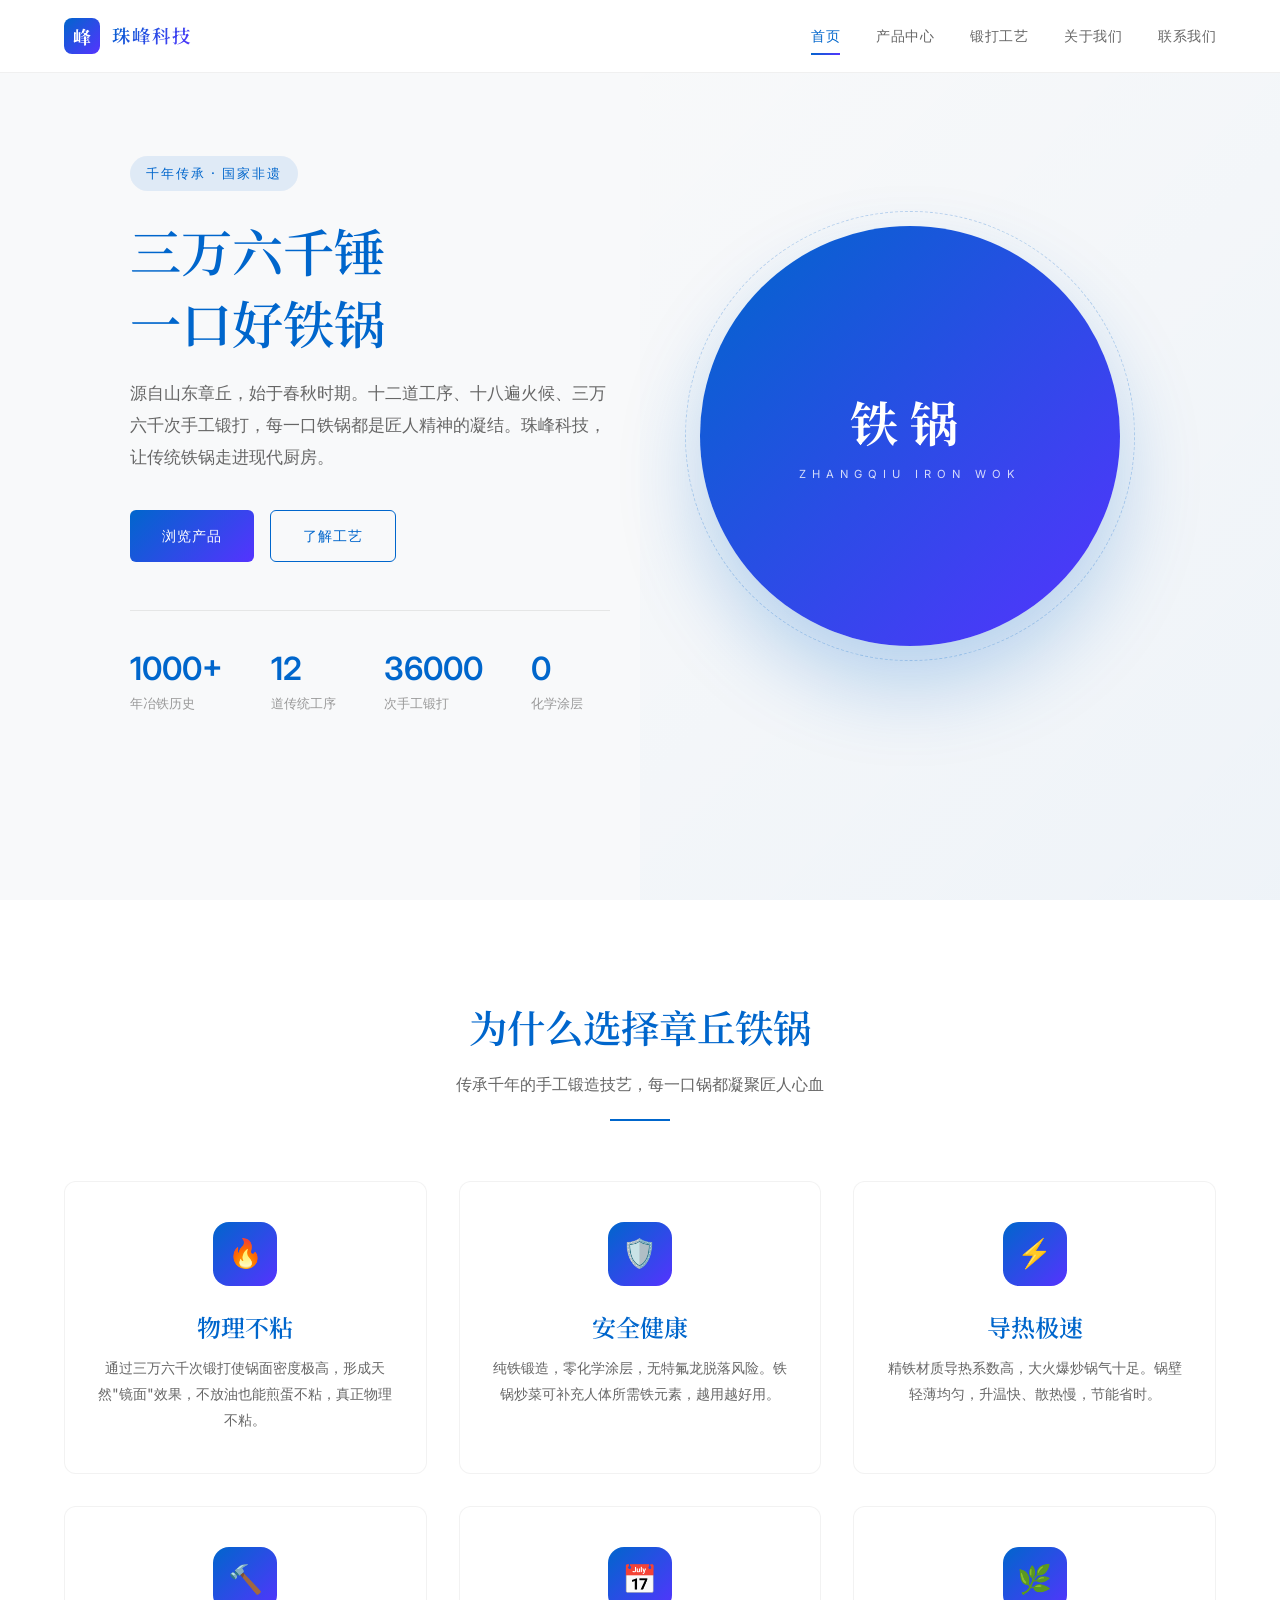
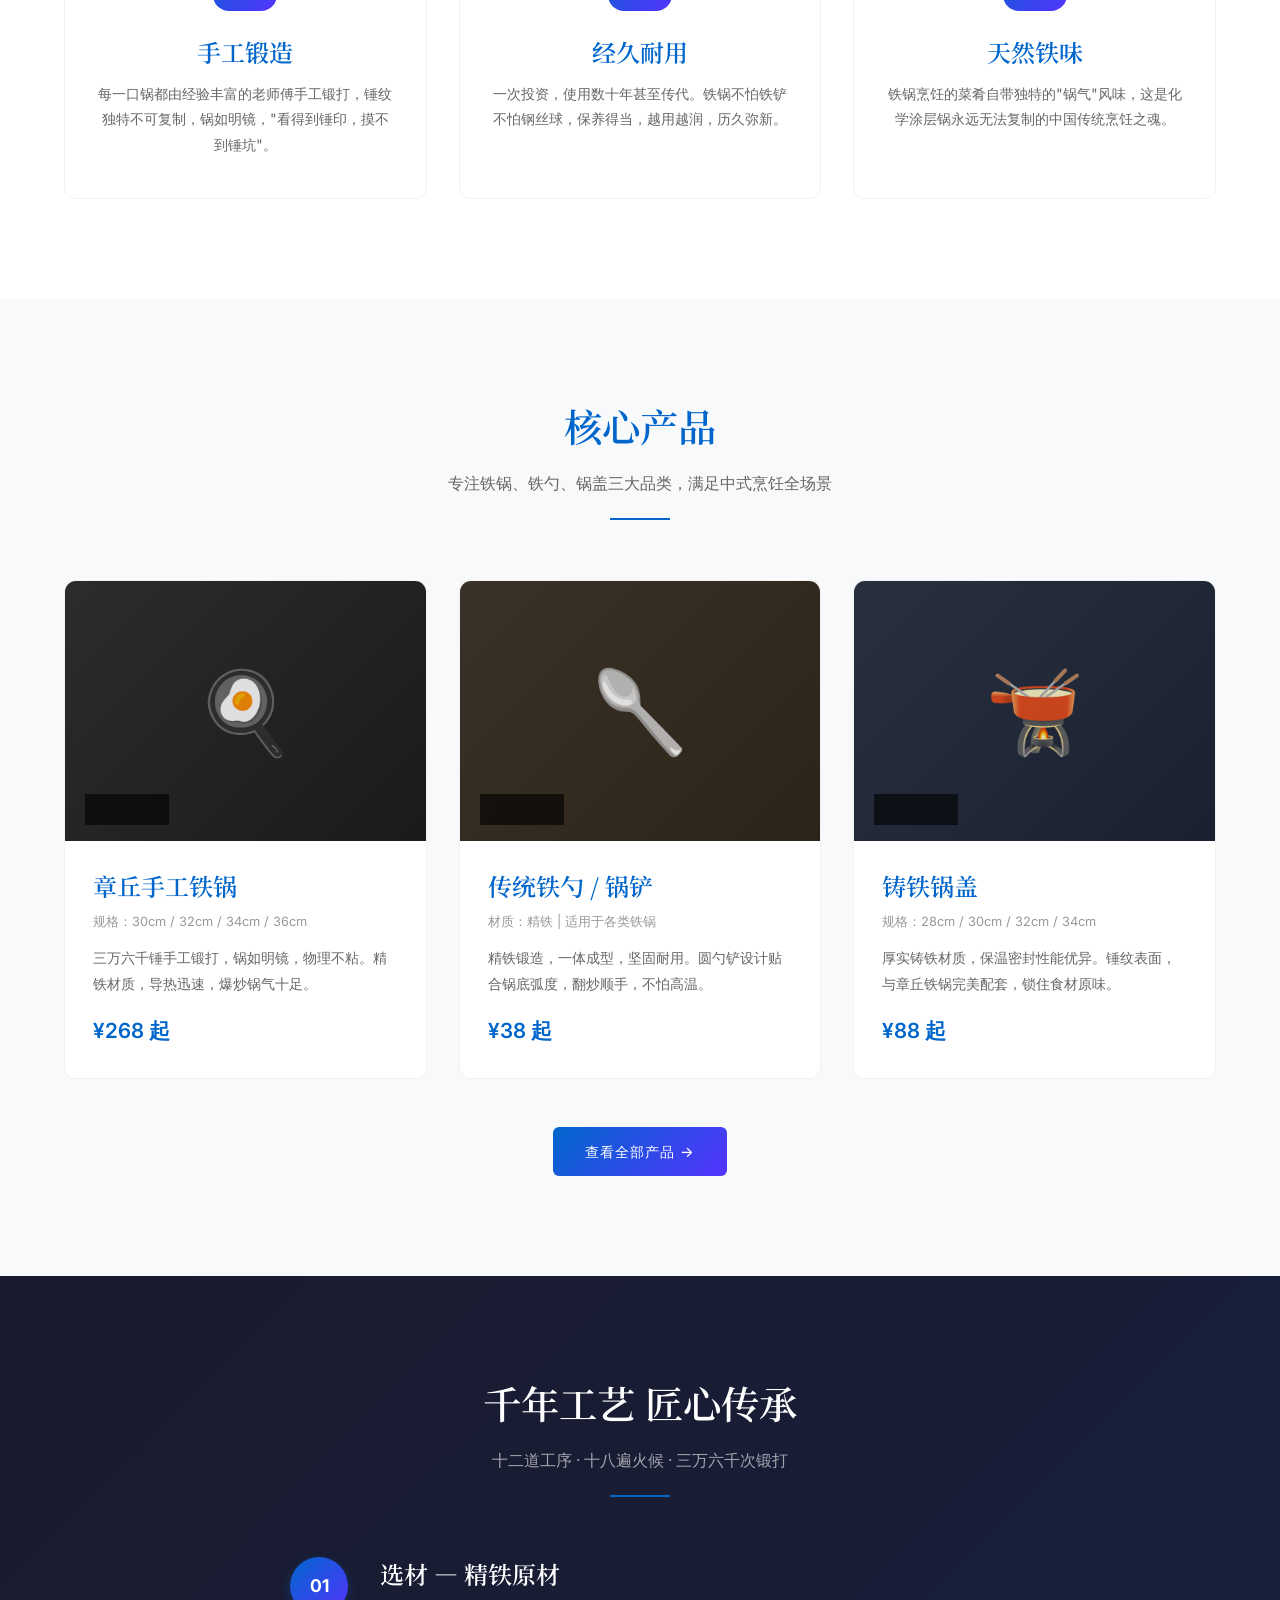
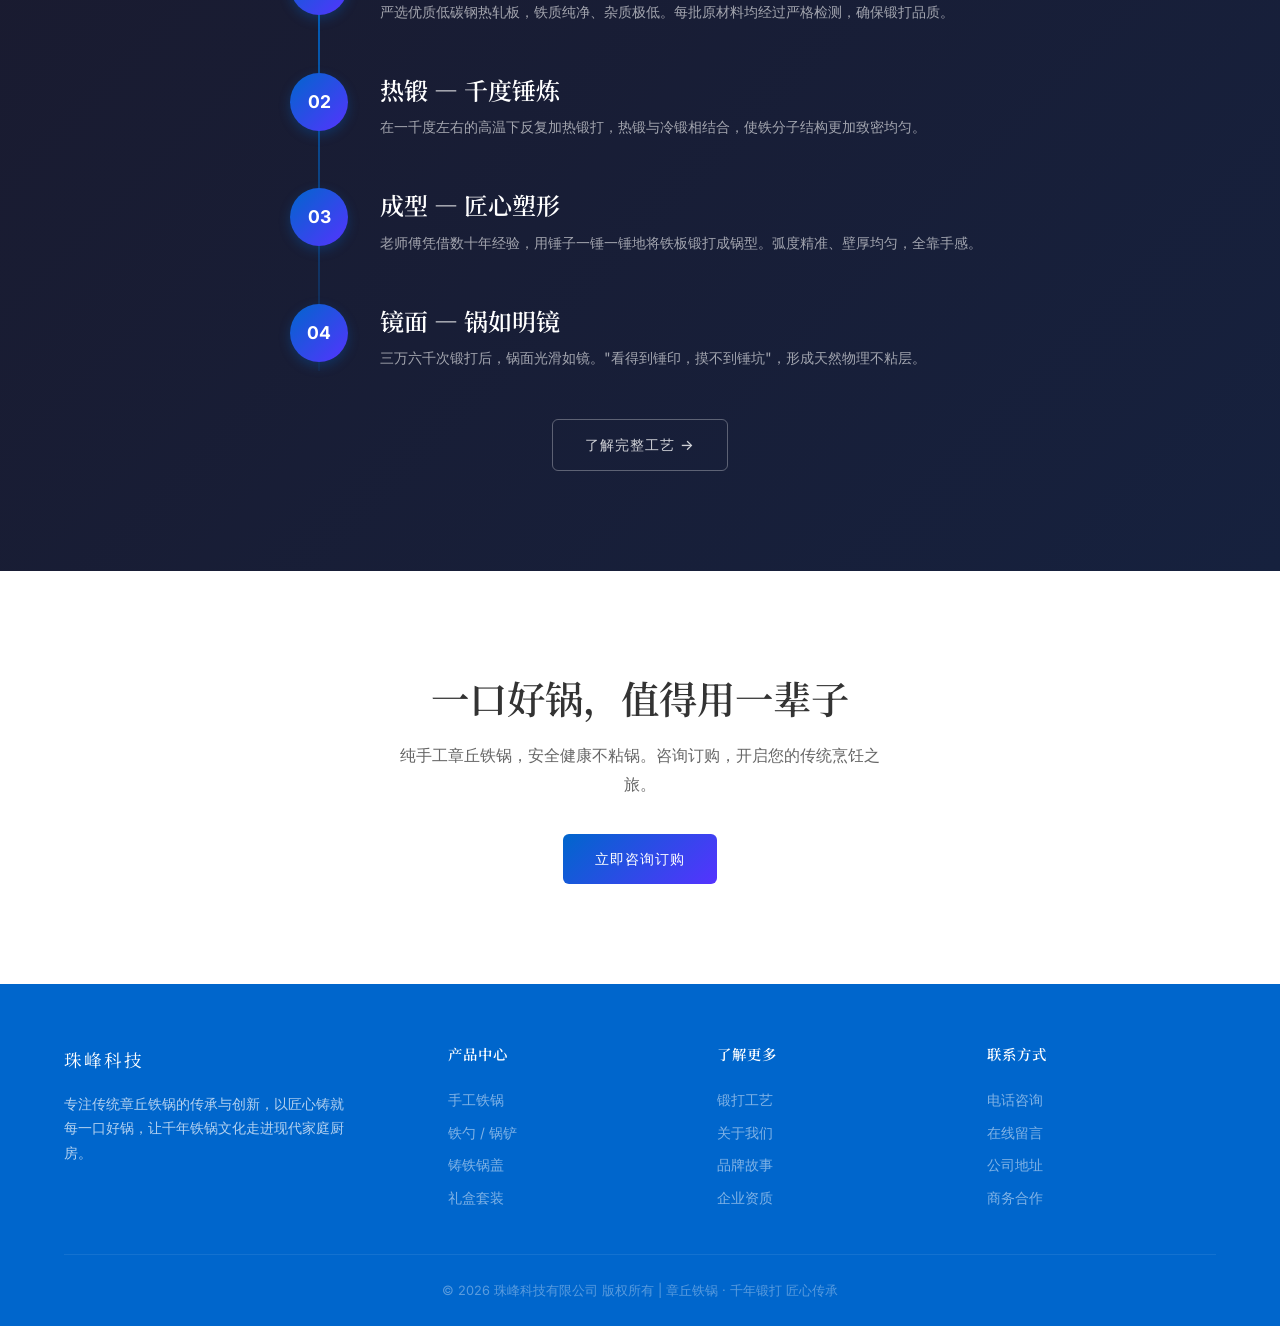
==== index.html @ bfe332d1 "珠峰科技官网初始版本" ====
<!DOCTYPE html>
<html lang="zh-CN">
<head>
  <meta charset="UTF-8">
  <meta name="viewport" content="width=device-width, initial-scale=1.0">
  <title>珠峰科技 - 章丘铁锅 · 千年锻打 匠心传承</title>
  <meta name="description" content="珠峰科技有限公司专注于传统章丘铁锅的传承与创新，手工锻打铁锅、铁勺、锅盖，三万六千锤铸就一口好锅。">
  <meta name="keywords" content="章丘铁锅,铁锅,铁勺,锅盖,手工铁锅,传统工艺,珠峰科技">
  <link rel="preconnect" href="https://fonts.googleapis.com">
  <link href="https://fonts.googleapis.com/css2?family=Noto+Serif+SC:wght@400;600;700&family=Inter:wght@400;500;600&display=swap" rel="stylesheet">
  <link rel="stylesheet" href="assets/style.css">
</head>
<body>

  <!-- Navigation -->
  <nav class="navbar">
    <div class="nav-inner">
      <a href="/" class="nav-logo">
        <div class="logo-icon">峰</div>
        <span>珠峰科技</span>
      </a>
      <div class="nav-links">
        <a href="/" class="active">首页</a>
        <a href="products/">产品中心</a>
        <a href="craft/">锻打工艺</a>
        <a href="about/">关于我们</a>
        <a href="contact/">联系我们</a>
      </div>
      <button class="nav-toggle" aria-label="菜单">
        <span></span><span></span><span></span>
      </button>
    </div>
  </nav>

  <!-- Hero -->
  <section class="hero">
    <div class="container">
      <div class="hero-content">
        <div class="hero-badge">千年传承 · 国家非遗</div>
        <h1>三万六千锤<br><span class="highlight">一口好铁锅</span></h1>
        <p>源自山东章丘，始于春秋时期。十二道工序、十八遍火候、三万六千次手工锻打，每一口铁锅都是匠人精神的凝结。珠峰科技，让传统铁锅走进现代厨房。</p>
        <div class="hero-buttons">
          <a href="products/" class="btn btn-primary">浏览产品</a>
          <a href="craft/" class="btn btn-outline">了解工艺</a>
        </div>
        <div class="hero-stats">
          <div class="hero-stat">
            <h4>1000+</h4>
            <p>年冶铁历史</p>
          </div>
          <div class="hero-stat">
            <h4>12</h4>
            <p>道传统工序</p>
          </div>
          <div class="hero-stat">
            <h4>36000</h4>
            <p>次手工锻打</p>
          </div>
          <div class="hero-stat">
            <h4>0</h4>
            <p>化学涂层</p>
          </div>
        </div>
      </div>
      <div class="hero-visual">
        <div class="hero-visual-circle">
          <div class="hero-visual-text">
            <div class="cn">铁锅</div>
            <div class="en">Zhangqiu Iron Wok</div>
          </div>
        </div>
      </div>
    </div>
  </section>

  <!-- Features -->
  <section>
    <div class="container">
      <div class="section-title">
        <h2>为什么选择章丘铁锅</h2>
        <p>传承千年的手工锻造技艺，每一口锅都凝聚匠人心血</p>
      </div>
      <div class="feature-grid">
        <div class="feature-card">
          <div class="icon">🔥</div>
          <h3>物理不粘</h3>
          <p>通过三万六千次锻打使锅面密度极高，形成天然"镜面"效果，不放油也能煎蛋不粘，真正物理不粘。</p>
        </div>
        <div class="feature-card">
          <div class="icon">🛡️</div>
          <h3>安全健康</h3>
          <p>纯铁锻造，零化学涂层，无特氟龙脱落风险。铁锅炒菜可补充人体所需铁元素，越用越好用。</p>
        </div>
        <div class="feature-card">
          <div class="icon">⚡</div>
          <h3>导热极速</h3>
          <p>精铁材质导热系数高，大火爆炒锅气十足。锅壁轻薄均匀，升温快、散热慢，节能省时。</p>
        </div>
        <div class="feature-card">
          <div class="icon">🔨</div>
          <h3>手工锻造</h3>
          <p>每一口锅都由经验丰富的老师傅手工锻打，锤纹独特不可复制，锅如明镜，"看得到锤印，摸不到锤坑"。</p>
        </div>
        <div class="feature-card">
          <div class="icon">📅</div>
          <h3>经久耐用</h3>
          <p>一次投资，使用数十年甚至传代。铁锅不怕铁铲不怕钢丝球，保养得当，越用越润，历久弥新。</p>
        </div>
        <div class="feature-card">
          <div class="icon">🌿</div>
          <h3>天然铁味</h3>
          <p>铁锅烹饪的菜肴自带独特的"锅气"风味，这是化学涂层锅永远无法复制的中国传统烹饪之魂。</p>
        </div>
      </div>
    </div>
  </section>

  <!-- Products Preview -->
  <section class="bg-section">
    <div class="container">
      <div class="section-title">
        <h2>核心产品</h2>
        <p>专注铁锅、铁勺、锅盖三大品类，满足中式烹饪全场景</p>
      </div>
      <div class="product-grid">
        <div class="product-card">
          <div class="product-card-img" style="background: linear-gradient(135deg, #2c2c2c, #1a1a1a);">
            <span class="product-icon">🍳</span>
            <span class="product-name-bg">手工锻打</span>
          </div>
          <div class="product-card-body">
            <h3>章丘手工铁锅</h3>
            <div class="spec">规格：30cm / 32cm / 34cm / 36cm</div>
            <p>三万六千锤手工锻打，锅如明镜，物理不粘。精铁材质，导热迅速，爆炒锅气十足。</p>
            <div class="price">¥268 起</div>
          </div>
        </div>
        <div class="product-card">
          <div class="product-card-img" style="background: linear-gradient(135deg, #3a3228, #2c2418);">
            <span class="product-icon">🥄</span>
            <span class="product-name-bg">精铁锻造</span>
          </div>
          <div class="product-card-body">
            <h3>传统铁勺 / 锅铲</h3>
            <div class="spec">材质：精铁 | 适用于各类铁锅</div>
            <p>精铁锻造，一体成型，坚固耐用。圆勺铲设计贴合锅底弧度，翻炒顺手，不怕高温。</p>
            <div class="price">¥38 起</div>
          </div>
        </div>
        <div class="product-card">
          <div class="product-card-img" style="background: linear-gradient(135deg, #283040, #1a2030);">
            <span class="product-icon">🫕</span>
            <span class="product-name-bg">配套定制</span>
          </div>
          <div class="product-card-body">
            <h3>铸铁锅盖</h3>
            <div class="spec">规格：28cm / 30cm / 32cm / 34cm</div>
            <p>厚实铸铁材质，保温密封性能优异。锤纹表面，与章丘铁锅完美配套，锁住食材原味。</p>
            <div class="price">¥88 起</div>
          </div>
        </div>
      </div>
      <div style="text-align:center; margin-top:48px;">
        <a href="products/" class="btn btn-primary">查看全部产品 →</a>
      </div>
    </div>
  </section>

  <!-- Craft Preview -->
  <section class="dark-section">
    <div class="container">
      <div class="section-title">
        <h2 style="color:#fff;">千年工艺 匠心传承</h2>
        <p style="color:rgba(255,255,255,0.6);">十二道工序 · 十八遍火候 · 三万六千次锻打</p>
      </div>
      <div class="process-timeline">
        <div class="process-item">
          <div class="process-num">01</div>
          <div class="process-content">
            <h3 style="color:#fff;">选材 — 精铁原材</h3>
            <p style="color:rgba(255,255,255,0.6);">严选优质低碳钢热轧板，铁质纯净、杂质极低。每批原材料均经过严格检测，确保锻打品质。</p>
          </div>
        </div>
        <div class="process-item">
          <div class="process-num">02</div>
          <div class="process-content">
            <h3 style="color:#fff;">热锻 — 千度锤炼</h3>
            <p style="color:rgba(255,255,255,0.6);">在一千度左右的高温下反复加热锻打，热锻与冷锻相结合，使铁分子结构更加致密均匀。</p>
          </div>
        </div>
        <div class="process-item">
          <div class="process-num">03</div>
          <div class="process-content">
            <h3 style="color:#fff;">成型 — 匠心塑形</h3>
            <p style="color:rgba(255,255,255,0.6);">老师傅凭借数十年经验，用锤子一锤一锤地将铁板锻打成锅型。弧度精准、壁厚均匀，全靠手感。</p>
          </div>
        </div>
        <div class="process-item">
          <div class="process-num">04</div>
          <div class="process-content">
            <h3 style="color:#fff;">镜面 — 锅如明镜</h3>
            <p style="color:rgba(255,255,255,0.6);">三万六千次锻打后，锅面光滑如镜。"看得到锤印，摸不到锤坑"，形成天然物理不粘层。</p>
          </div>
        </div>
      </div>
      <div style="text-align:center; margin-top:48px;">
        <a href="craft/" class="btn btn-outline" style="border-color:rgba(255,255,255,0.3); color:rgba(255,255,255,0.8);">了解完整工艺 →</a>
      </div>
    </div>
  </section>

  <!-- CTA -->
  <section>
    <div class="container" style="text-align:center;">
      <h2>一口好锅，值得用一辈子</h2>
      <p style="color:var(--color-text-light); margin: 16px auto 36px; max-width:500px;">纯手工章丘铁锅，安全健康不粘锅。咨询订购，开启您的传统烹饪之旅。</p>
      <a href="contact/" class="btn btn-primary">立即咨询订购</a>
    </div>
  </section>

  <!-- Footer -->
  <footer class="footer">
    <div class="container">
      <div class="footer-grid">
        <div class="footer-brand">
          <span class="logo-text">珠峰科技</span>
          <p>专注传统章丘铁锅的传承与创新，以匠心铸就每一口好锅，让千年铁锅文化走进现代家庭厨房。</p>
        </div>
        <div class="footer-col">
          <h4>产品中心</h4>
          <a href="products/">手工铁锅</a>
          <a href="products/">铁勺 / 锅铲</a>
          <a href="products/">铸铁锅盖</a>
          <a href="products/">礼盒套装</a>
        </div>
        <div class="footer-col">
          <h4>了解更多</h4>
          <a href="craft/">锻打工艺</a>
          <a href="about/">关于我们</a>
          <a href="about/">品牌故事</a>
          <a href="about/">企业资质</a>
        </div>
        <div class="footer-col">
          <h4>联系方式</h4>
          <a href="contact/">电话咨询</a>
          <a href="contact/">在线留言</a>
          <a href="contact/">公司地址</a>
          <a href="contact/">商务合作</a>
        </div>
      </div>
      <div class="footer-bottom">
        <p>© 2026 珠峰科技有限公司 版权所有 | 章丘铁锅 · 千年锻打 匠心传承</p>
      </div>
    </div>
  </footer>

  <script src="assets/main.js"></script>
</body>
</html>
---- assets/style.css ----
/* ========================================
   珠峰科技有限公司 - 官方网站
   设计风格：传统工艺 × 现代科技
   品牌色：蓝紫渐变 #0066cc → #5533ff | 浅灰背景 #f8f9fa
   ======================================== */

/* --- Reset & Base --- */
*, *::before, *::after { margin: 0; padding: 0; box-sizing: border-box; }

:root {
  --color-primary: #0066cc;
  --color-secondary: #5533ff;
  --color-accent: #0066cc;
  --color-accent-dark: #5533ff;
  --color-gradient: linear-gradient(135deg, #0066cc, #5533ff);
  --color-bg: #f8f9fa;
  --color-bg-white: #ffffff;
  --color-text: #333333;
  --color-text-light: #666666;
  --color-text-lighter: #999999;
  --font-cn: 'Noto Serif SC', 'Source Han Serif CN', 'STSong', serif;
  --font-sans: 'Inter', 'PingFang SC', 'Microsoft YaHei', sans-serif;
  --max-width: 1200px;
  --transition: 0.3s ease;
}

html { scroll-behavior: smooth; font-size: 16px; }

body {
  font-family: var(--font-sans);
  color: var(--color-text);
  background: var(--color-bg-white);
  line-height: 1.8;
  -webkit-font-smoothing: antialiased;
}

a { text-decoration: none; color: inherit; transition: color var(--transition); }
img { max-width: 100%; display: block; }
ul { list-style: none; }

.container { max-width: var(--max-width); margin: 0 auto; padding: 0 24px; }

/* --- Typography --- */
h1, h2, h3, h4 {
  font-family: var(--font-cn);
  font-weight: 600;
  line-height: 1.4;
}

h1 { font-size: clamp(2rem, 5vw, 3.2rem); }
h2 { font-size: clamp(1.6rem, 3.5vw, 2.4rem); }
h3 { font-size: clamp(1.2rem, 2.5vw, 1.5rem); }

.section-title {
  text-align: center;
  margin-bottom: 60px;
  position: relative;
}

.section-title h2 {
  color: var(--color-primary);
  margin-bottom: 16px;
}

.section-title p {
  color: var(--color-text-light);
  font-size: 1rem;
  max-width: 600px;
  margin: 0 auto;
}

.section-title::after {
  content: '';
  display: block;
  width: 60px;
  height: 2px;
  background: var(--color-accent);
  margin: 20px auto 0;
}

/* --- Navigation --- */
.navbar {
  position: fixed;
  top: 0;
  left: 0;
  right: 0;
  z-index: 1000;
  background: rgba(255,255,255,0.97);
  backdrop-filter: blur(10px);
  border-bottom: 1px solid rgba(0,0,0,0.06);
  transition: box-shadow var(--transition);
}

.navbar.scrolled { box-shadow: 0 2px 20px rgba(0,0,0,0.08); }

.nav-inner {
  max-width: var(--max-width);
  margin: 0 auto;
  padding: 0 24px;
  display: flex;
  align-items: center;
  justify-content: space-between;
  height: 72px;
}

.nav-logo {
  display: flex;
  align-items: center;
  gap: 12px;
}

.nav-logo .logo-icon {
  width: 36px;
  height: 36px;
  background: var(--color-gradient);
  border-radius: 8px;
  display: flex;
  align-items: center;
  justify-content: center;
  color: #fff;
  font-family: var(--font-cn);
  font-size: 18px;
  font-weight: 700;
}

.nav-logo span {
  font-family: var(--font-cn);
  font-size: 1.15rem;
  font-weight: 600;
  background: var(--color-gradient);
  -webkit-background-clip: text;
  -webkit-text-fill-color: transparent;
  background-clip: text;
  letter-spacing: 2px;
}

.nav-links {
  display: flex;
  align-items: center;
  gap: 36px;
}

.nav-links a {
  font-size: 0.9rem;
  color: var(--color-text-light);
  position: relative;
  padding: 4px 0;
  letter-spacing: 0.5px;
}

.nav-links a:hover,
.nav-links a.active {
  color: var(--color-primary);
}

.nav-links a::after {
  content: '';
  position: absolute;
  bottom: -2px;
  left: 0;
  width: 0;
  height: 2px;
  background: var(--color-gradient);
  transition: width var(--transition);
}

.nav-links a:hover::after,
.nav-links a.active::after { width: 100%; }

/* Mobile menu */
.nav-toggle {
  display: none;
  flex-direction: column;
  gap: 5px;
  cursor: pointer;
  padding: 8px;
  background: none;
  border: none;
}

.nav-toggle span {
  width: 22px;
  height: 2px;
  background: var(--color-primary);
  transition: var(--transition);
}

/* --- Buttons --- */
.btn {
  display: inline-flex;
  align-items: center;
  gap: 8px;
  padding: 12px 32px;
  border-radius: 6px;
  font-size: 0.9rem;
  font-weight: 500;
  letter-spacing: 1px;
  transition: all var(--transition);
  cursor: pointer;
  border: none;
}

.btn-primary {
  background: var(--color-gradient);
  color: #fff;
}

.btn-primary:hover {
  transform: translateY(-1px);
  box-shadow: 0 4px 16px rgba(0,102,204,0.35);
}

.btn-outline {
  background: transparent;
  color: var(--color-primary);
  border: 1.5px solid var(--color-primary);
}

.btn-outline:hover {
  background: var(--color-primary);
  color: #fff;
}

.btn-dark {
  background: var(--color-primary);
  color: #fff;
}

.btn-dark:hover {
  background: var(--color-secondary);
  transform: translateY(-1px);
}

/* --- Hero Section --- */
.hero {
  min-height: 100vh;
  display: flex;
  align-items: center;
  background: var(--color-bg);
  padding-top: 72px;
  position: relative;
  overflow: hidden;
}

.hero::before {
  content: '';
  position: absolute;
  top: 0;
  right: 0;
  width: 50%;
  height: 100%;
  background: linear-gradient(135deg, transparent 0%, rgba(0,102,204,0.04) 100%);
}

.hero .container {
  display: grid;
  grid-template-columns: 1fr 1fr;
  gap: 60px;
  align-items: center;
  position: relative;
  z-index: 1;
}

.hero-content { animation: fadeInUp 0.8s ease; }

.hero-badge {
  display: inline-block;
  padding: 6px 16px;
  background: rgba(0,102,204,0.1);
  color: var(--color-primary);
  border-radius: 20px;
  font-size: 0.8rem;
  letter-spacing: 2px;
  margin-bottom: 24px;
  font-weight: 500;
}

.hero-content h1 {
  margin-bottom: 20px;
  color: var(--color-primary);
}

.hero-content h1 .highlight {
  color: var(--color-accent);
}

.hero-content p {
  color: var(--color-text-light);
  font-size: 1.05rem;
  margin-bottom: 36px;
  max-width: 480px;
  line-height: 1.9;
}

.hero-buttons {
  display: flex;
  gap: 16px;
  flex-wrap: wrap;
}

.hero-stats {
  display: flex;
  gap: 48px;
  margin-top: 48px;
  padding-top: 36px;
  border-top: 1px solid rgba(0,0,0,0.08);
}

.hero-stat h4 {
  font-size: 2rem;
  color: var(--color-accent);
  font-family: var(--font-sans);
}

.hero-stat p {
  font-size: 0.8rem;
  color: var(--color-text-lighter);
  margin-bottom: 0;
}

.hero-visual {
  display: flex;
  justify-content: center;
  align-items: center;
  animation: fadeIn 1s ease 0.3s both;
}

.hero-visual-circle {
  width: 420px;
  height: 420px;
  border-radius: 50%;
  background: var(--color-gradient);
  display: flex;
  align-items: center;
  justify-content: center;
  position: relative;
  box-shadow: 0 40px 80px rgba(0,102,204,0.25);
}

.hero-visual-circle::before {
  content: '';
  position: absolute;
  inset: -15px;
  border-radius: 50%;
  border: 1px dashed rgba(0,102,204,0.25);
  animation: spin 30s linear infinite;
}

.hero-visual-text {
  text-align: center;
  color: #fff;
}

.hero-visual-text .cn {
  font-family: var(--font-cn);
  font-size: 3rem;
  font-weight: 700;
  letter-spacing: 12px;
  line-height: 1.4;
}

.hero-visual-text .en {
  font-size: 0.7rem;
  letter-spacing: 6px;
  color: rgba(255,255,255,0.8);
  text-transform: uppercase;
  margin-top: 8px;
}

/* --- Section Base --- */
section { padding: 100px 0; }

section.dark-section {
  background: linear-gradient(135deg, #1a1a2e, #16213e);
  color: #fff;
}

section.bg-section {
  background: var(--color-bg);
}

/* --- Feature Cards --- */
.feature-grid {
  display: grid;
  grid-template-columns: repeat(3, 1fr);
  gap: 32px;
}

.feature-card {
  background: var(--color-bg-white);
  border-radius: 12px;
  padding: 40px 32px;
  text-align: center;
  transition: all var(--transition);
  border: 1px solid rgba(0,0,0,0.05);
}

.feature-card:hover {
  transform: translateY(-4px);
  box-shadow: 0 16px 48px rgba(0,0,0,0.08);
}

.feature-card .icon {
  width: 64px;
  height: 64px;
  margin: 0 auto 24px;
  background: var(--color-gradient);
  border-radius: 16px;
  display: flex;
  align-items: center;
  justify-content: center;
  font-size: 28px;
  color: #fff;
}

.feature-card h3 {
  margin-bottom: 12px;
  color: var(--color-primary);
}

.feature-card p {
  color: var(--color-text-light);
  font-size: 0.9rem;
  line-height: 1.8;
}

/* --- Product Cards --- */
.product-grid {
  display: grid;
  grid-template-columns: repeat(auto-fill, minmax(320px, 1fr));
  gap: 32px;
}

.product-card {
  background: var(--color-bg-white);
  border-radius: 12px;
  overflow: hidden;
  transition: all var(--transition);
  border: 1px solid rgba(0,0,0,0.05);
}

.product-card:hover {
  transform: translateY(-4px);
  box-shadow: 0 16px 48px rgba(0,0,0,0.08);
}

.product-card-img {
  height: 260px;
  display: flex;
  align-items: center;
  justify-content: center;
  position: relative;
  overflow: hidden;
}

.product-card-img .product-icon {
  font-size: 80px;
  opacity: 0.85;
}

.product-card-img .product-name-bg {
  position: absolute;
  bottom: 16px;
  left: 20px;
  background: rgba(0,0,0,0.6);
  backdrop-filter: blur(6px);
  color: #fff;
  padding: 4px 14px;
  border-radius: 4px;
  font-size: 0.8rem;
  letter-spacing: 1px;
}

.product-card-body {
  padding: 28px;
}

.product-card-body h3 {
  margin-bottom: 8px;
  color: var(--color-primary);
}

.product-card-body .spec {
  font-size: 0.8rem;
  color: var(--color-text-lighter);
  margin-bottom: 12px;
}

.product-card-body p {
  color: var(--color-text-light);
  font-size: 0.88rem;
  line-height: 1.8;
}

.product-card-body .price {
  margin-top: 16px;
  font-size: 1.3rem;
  font-weight: 600;
  color: var(--color-primary);
}

/* --- Craft / Process --- */
.process-timeline {
  position: relative;
  max-width: 700px;
  margin: 0 auto;
}

.process-timeline::before {
  content: '';
  position: absolute;
  left: 28px;
  top: 0;
  bottom: 0;
  width: 2px;
  background: linear-gradient(to bottom, #0066cc, rgba(0,102,204,0.1));
}

.process-item {
  display: flex;
  gap: 32px;
  margin-bottom: 48px;
  position: relative;
}

.process-item:last-child { margin-bottom: 0; }

.process-num {
  flex-shrink: 0;
  width: 58px;
  height: 58px;
  background: var(--color-gradient);
  color: #fff;
  border-radius: 50%;
  display: flex;
  align-items: center;
  justify-content: center;
  font-weight: 700;
  font-size: 1.1rem;
  z-index: 1;
  box-shadow: 0 4px 12px rgba(0,102,204,0.3);
}

.process-content h3 {
  margin-bottom: 8px;
  color: var(--color-primary);
}

.process-content p {
  color: var(--color-text-light);
  font-size: 0.9rem;
  line-height: 1.8;
}

/* --- About Section --- */
.about-grid {
  display: grid;
  grid-template-columns: 1fr 1fr;
  gap: 60px;
  align-items: center;
}

.about-image {
  border-radius: 12px;
  overflow: hidden;
  position: relative;
}

.about-image-placeholder {
  width: 100%;
  aspect-ratio: 4/3;
  background: linear-gradient(135deg, var(--color-bg) 0%, #e3f2fd 100%);
  display: flex;
  flex-direction: column;
  align-items: center;
  justify-content: center;
  color: var(--color-primary);
  gap: 12px;
}

.about-image-placeholder .big-icon { font-size: 64px; opacity: 0.5; }
.about-image-placeholder span { font-size: 0.85rem; color: var(--color-text-lighter); }

.about-text h2 {
  margin-bottom: 20px;
  color: var(--color-primary);
}

.about-text p {
  color: var(--color-text-light);
  margin-bottom: 16px;
  font-size: 0.95rem;
  line-height: 1.9;
}

.about-values {
  display: grid;
  grid-template-columns: 1fr 1fr;
  gap: 20px;
  margin-top: 32px;
}

.about-value {
  padding: 20px;
  background: var(--color-bg);
  border-radius: 8px;
}

.about-value h4 {
  color: var(--color-primary);
  margin-bottom: 6px;
  font-size: 0.95rem;
}

.about-value p {
  font-size: 0.82rem;
  margin-bottom: 0;
}

/* --- Contact --- */
.contact-grid {
  display: grid;
  grid-template-columns: 1fr 1.2fr;
  gap: 48px;
}

.contact-info-list {
  display: flex;
  flex-direction: column;
  gap: 28px;
}

.contact-info-item {
  display: flex;
  gap: 16px;
  align-items: flex-start;
}

.contact-info-item .icon-box {
  width: 48px;
  height: 48px;
  flex-shrink: 0;
  background: var(--color-bg);
  border-radius: 12px;
  display: flex;
  align-items: center;
  justify-content: center;
  font-size: 20px;
}

.contact-info-item h4 {
  margin-bottom: 4px;
  font-size: 0.9rem;
  color: var(--color-primary);
}

.contact-info-item p {
  color: var(--color-text-light);
  font-size: 0.88rem;
}

.contact-form {
  background: var(--color-bg);
  padding: 40px;
  border-radius: 12px;
}

.contact-form h3 {
  margin-bottom: 24px;
  color: var(--color-primary);
}

.form-group {
  margin-bottom: 20px;
}

.form-group label {
  display: block;
  margin-bottom: 8px;
  font-size: 0.85rem;
  color: var(--color-text);
  font-weight: 500;
}

.form-group input,
.form-group textarea,
.form-group select {
  width: 100%;
  padding: 12px 16px;
  border: 1px solid #ddd;
  border-radius: 6px;
  font-size: 0.9rem;
  font-family: var(--font-sans);
  transition: border-color var(--transition);
  background: #fff;
}

.form-group input:focus,
.form-group textarea:focus,
.form-group select:focus {
  outline: none;
  border-color: var(--color-primary);
  box-shadow: 0 0 0 3px rgba(0,102,204,0.1);
}

.form-group textarea { resize: vertical; min-height: 120px; }

.form-row {
  display: grid;
  grid-template-columns: 1fr 1fr;
  gap: 16px;
}

/* --- Footer --- */
.footer {
  background: var(--color-primary);
  color: rgba(255,255,255,0.7);
  padding: 60px 0 0;
}

.footer-grid {
  display: grid;
  grid-template-columns: 1.5fr 1fr 1fr 1fr;
  gap: 40px;
  padding-bottom: 40px;
  border-bottom: 1px solid rgba(255,255,255,0.08);
}

.footer-brand .logo-text {
  font-family: var(--font-cn);
  font-size: 1.1rem;
  color: #fff;
  letter-spacing: 2px;
  margin-bottom: 16px;
  display: block;
}

.footer-brand p {
  font-size: 0.85rem;
  line-height: 1.8;
  max-width: 280px;
}

.footer-col h4 {
  color: #fff;
  font-size: 0.9rem;
  margin-bottom: 20px;
  letter-spacing: 1px;
}

.footer-col a {
  display: block;
  font-size: 0.85rem;
  color: rgba(255,255,255,0.5);
  padding: 4px 0;
  transition: color var(--transition);
}

.footer-col a:hover { color: #667eea; }

.footer-bottom {
  padding: 24px 0;
  text-align: center;
  font-size: 0.8rem;
  color: rgba(255,255,255,0.35);
}

/* --- Page Hero (sub pages) --- */
.page-hero {
  padding: 140px 0 80px;
  background: var(--color-bg);
  text-align: center;
}

.page-hero h1 {
  color: var(--color-primary);
  margin-bottom: 16px;
}

.page-hero p {
  color: var(--color-text-light);
  font-size: 1rem;
  max-width: 560px;
  margin: 0 auto;
}

/* --- Scrollbar --- */
::-webkit-scrollbar { width: 6px; }
::-webkit-scrollbar-track { background: transparent; }
::-webkit-scrollbar-thumb { background: var(--color-primary); border-radius: 3px; }

/* --- Animations --- */
@keyframes fadeInUp {
  from { opacity: 0; transform: translateY(30px); }
  to { opacity: 1; transform: translateY(0); }
}

@keyframes fadeIn {
  from { opacity: 0; }
  to { opacity: 1; }
}

@keyframes spin {
  from { transform: rotate(0deg); }
  to { transform: rotate(360deg); }
}

/* --- Responsive --- */
@media (max-width: 768px) {
  .nav-links {
    position: fixed;
    top: 72px;
    left: 0;
    right: 0;
    background: #fff;
    flex-direction: column;
    padding: 24px;
    gap: 0;
    box-shadow: 0 10px 30px rgba(0,0,0,0.1);
    transform: translateY(-120%);
    transition: transform 0.4s ease;
  }

  .nav-links.open { transform: translateY(0); }
  .nav-links a { padding: 12px 0; font-size: 1rem; }

  .nav-toggle { display: flex; }

  .hero .container {
    grid-template-columns: 1fr;
    text-align: center;
    padding-top: 40px;
  }

  .hero-content p { margin: 0 auto 36px; }

  .hero-buttons { justify-content: center; }

  .hero-stats { justify-content: center; }

  .hero-visual-circle { width: 280px; height: 280px; }
  .hero-visual-text .cn { font-size: 2rem; letter-spacing: 8px; }

  .feature-grid { grid-template-columns: 1fr; max-width: 400px; margin: 0 auto; }
  .product-grid { grid-template-columns: 1fr; }
  .about-grid { grid-template-columns: 1fr; }
  .contact-grid { grid-template-columns: 1fr; }
  .footer-grid { grid-template-columns: 1fr 1fr; }
  .form-row { grid-template-columns: 1fr; }

  section { padding: 60px 0; }
}

@media (max-width: 480px) {
  .hero-stats { flex-direction: column; gap: 20px; align-items: center; }
  .about-values { grid-template-columns: 1fr; }
  .footer-grid { grid-template-columns: 1fr; }
  .contact-form { padding: 24px; }
}
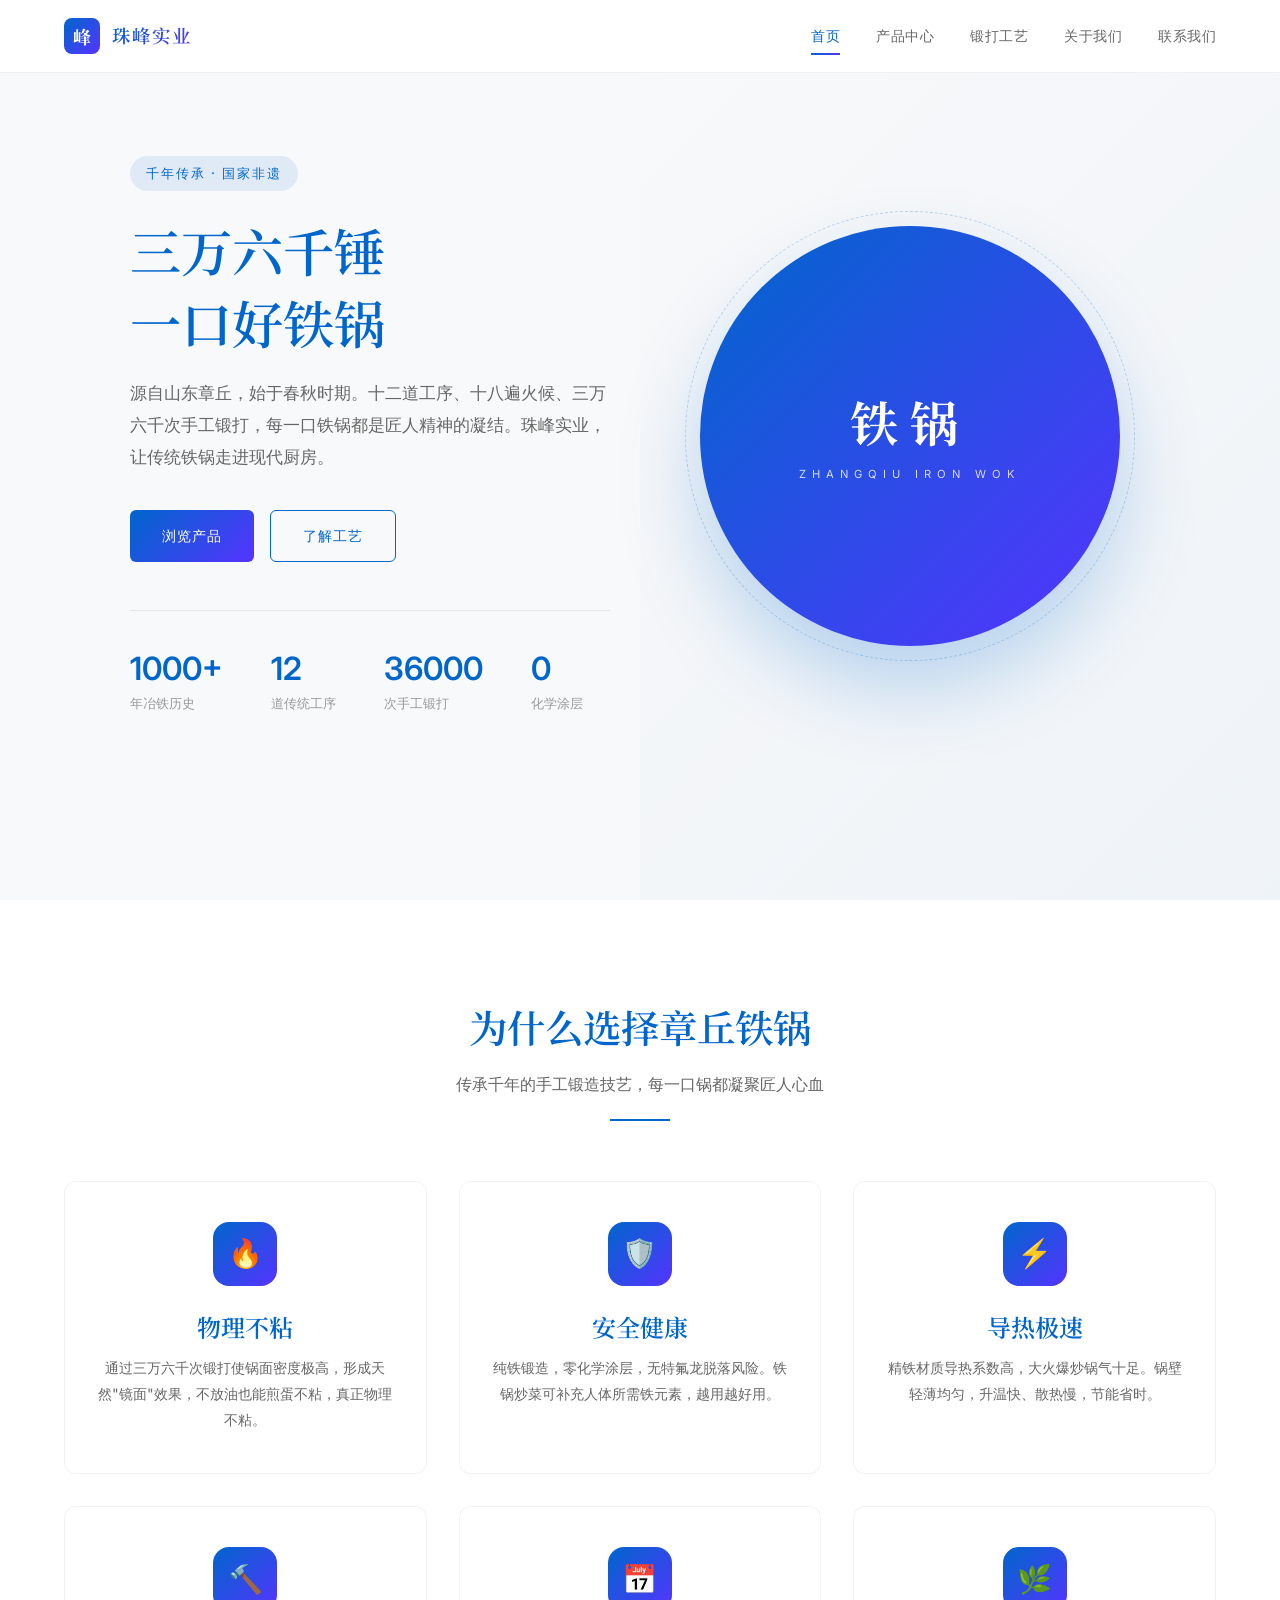
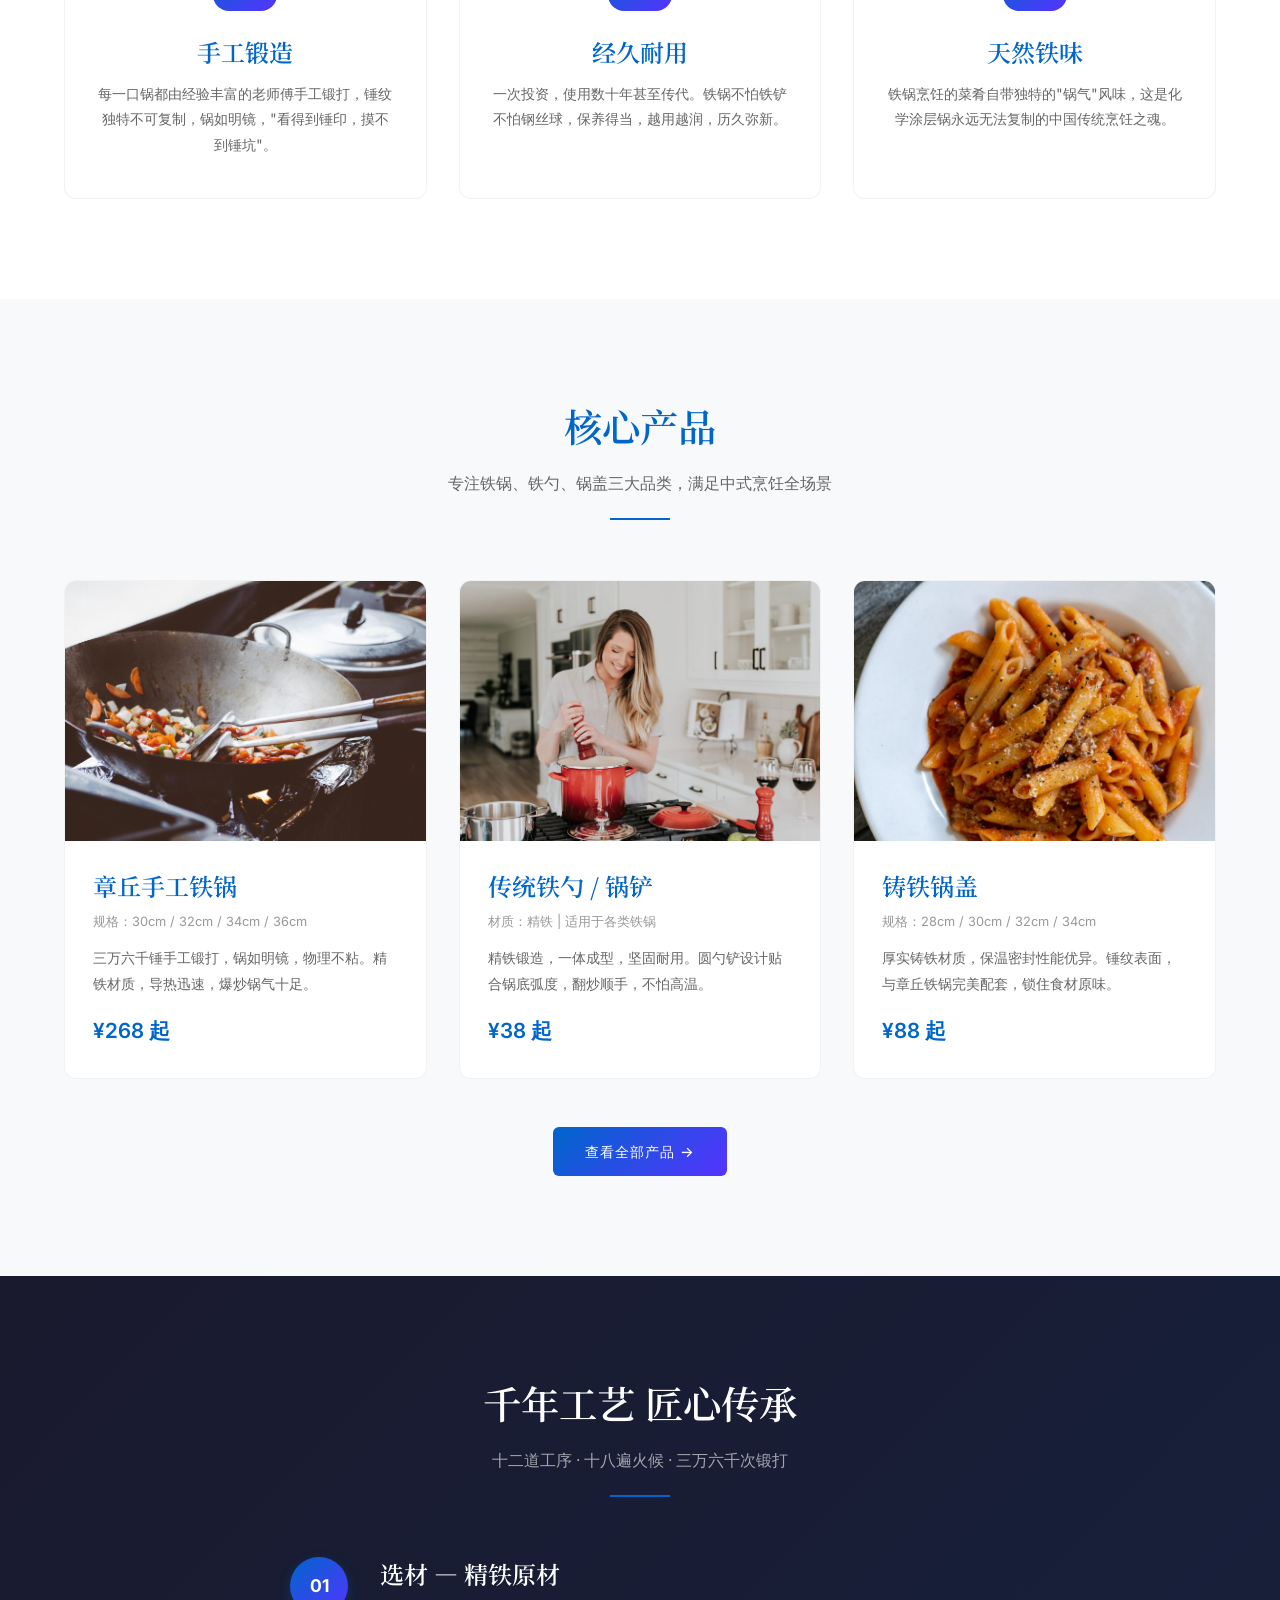
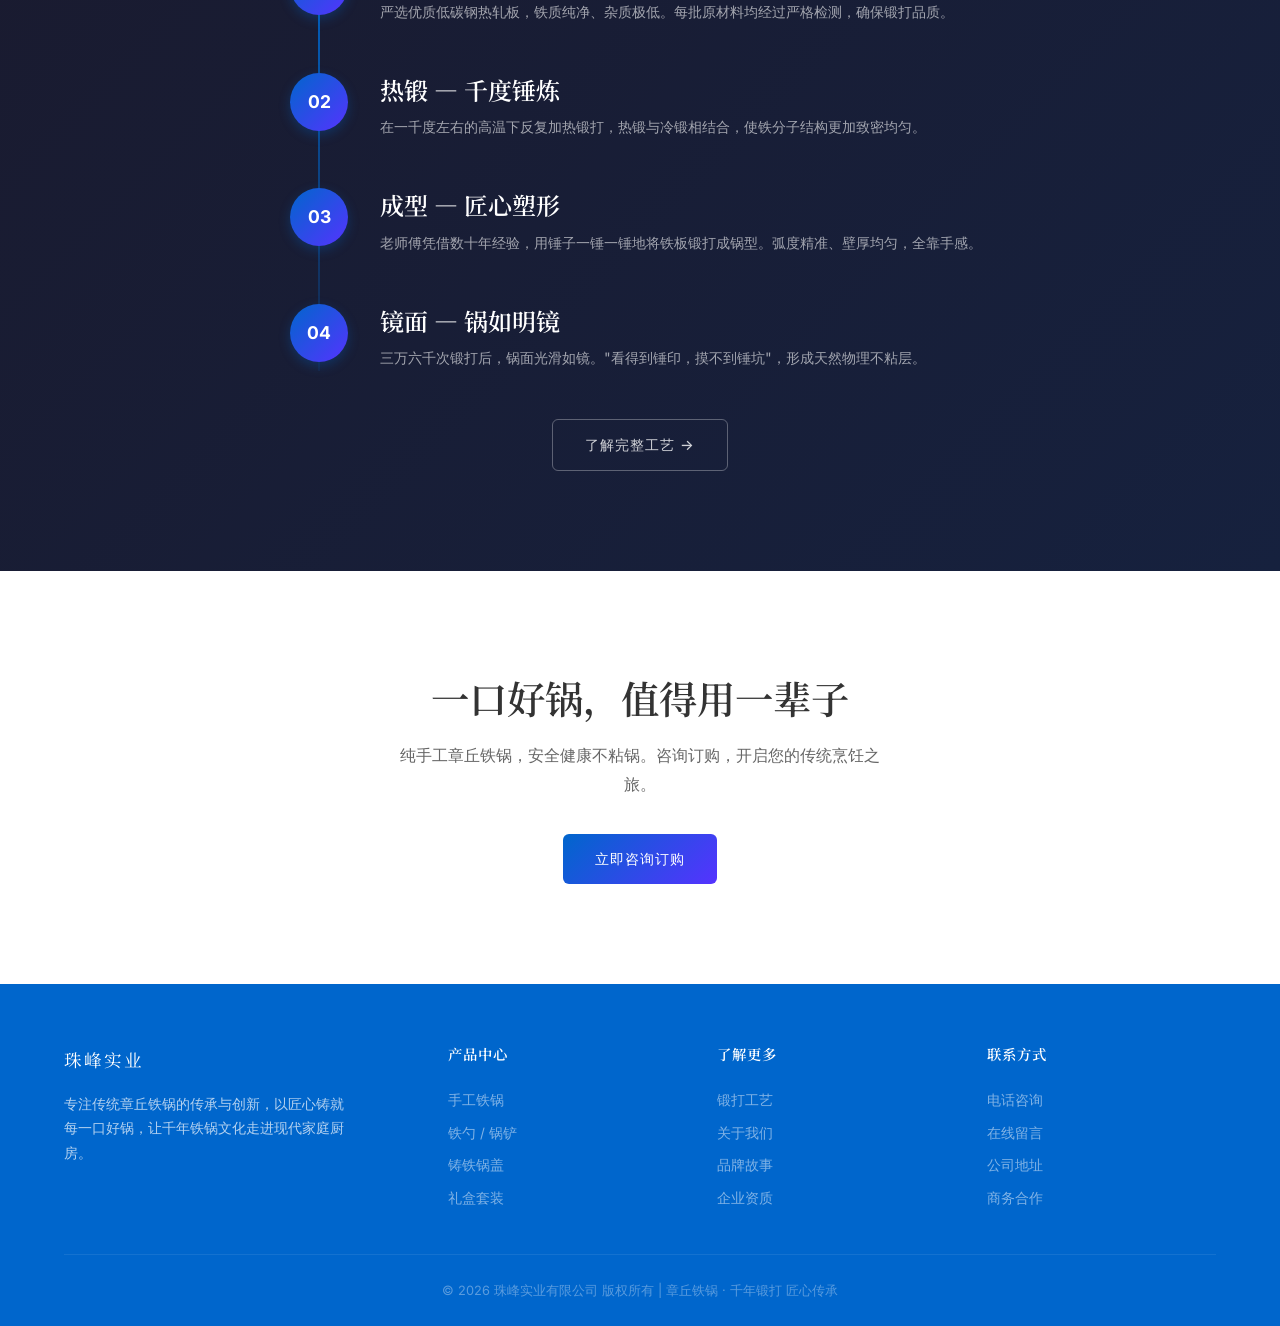
==== commit e5b05ed7: "替换为真实产品图片，更新联系方式和公司名称" ====
--- a/index.html
+++ b/index.html
@@ -3,9 +3,9 @@
 <head>
   <meta charset="UTF-8">
   <meta name="viewport" content="width=device-width, initial-scale=1.0">
-  <title>珠峰科技 - 章丘铁锅 · 千年锻打 匠心传承</title>
-  <meta name="description" content="珠峰科技有限公司专注于传统章丘铁锅的传承与创新，手工锻打铁锅、铁勺、锅盖，三万六千锤铸就一口好锅。">
-  <meta name="keywords" content="章丘铁锅,铁锅,铁勺,锅盖,手工铁锅,传统工艺,珠峰科技">
+  <title>珠峰实业 - 章丘铁锅 · 千年锻打 匠心传承</title>
+  <meta name="description" content="珠峰实业有限公司专注于传统章丘铁锅的传承与创新，手工锻打铁锅、铁勺、锅盖，三万六千锤铸就一口好锅。">
+  <meta name="keywords" content="章丘铁锅,铁锅,铁勺,锅盖,手工铁锅,传统工艺,珠峰实业">
   <link rel="preconnect" href="https://fonts.googleapis.com">
   <link href="https://fonts.googleapis.com/css2?family=Noto+Serif+SC:wght@400;600;700&family=Inter:wght@400;500;600&display=swap" rel="stylesheet">
   <link rel="stylesheet" href="assets/style.css">
@@ -17,7 +17,7 @@
     <div class="nav-inner">
       <a href="/" class="nav-logo">
         <div class="logo-icon">峰</div>
-        <span>珠峰科技</span>
+        <span>珠峰实业</span>
       </a>
       <div class="nav-links">
         <a href="/" class="active">首页</a>
@@ -38,7 +38,7 @@
       <div class="hero-content">
         <div class="hero-badge">千年传承 · 国家非遗</div>
         <h1>三万六千锤<br><span class="highlight">一口好铁锅</span></h1>
-        <p>源自山东章丘，始于春秋时期。十二道工序、十八遍火候、三万六千次手工锻打，每一口铁锅都是匠人精神的凝结。珠峰科技，让传统铁锅走进现代厨房。</p>
+        <p>源自山东章丘，始于春秋时期。十二道工序、十八遍火候、三万六千次手工锻打，每一口铁锅都是匠人精神的凝结。珠峰实业，让传统铁锅走进现代厨房。</p>
         <div class="hero-buttons">
           <a href="products/" class="btn btn-primary">浏览产品</a>
           <a href="craft/" class="btn btn-outline">了解工艺</a>
@@ -124,9 +124,7 @@
       </div>
       <div class="product-grid">
         <div class="product-card">
-          <div class="product-card-img" style="background: linear-gradient(135deg, #2c2c2c, #1a1a1a);">
-            <span class="product-icon">🍳</span>
-            <span class="product-name-bg">手工锻打</span>
+          <div class="product-card-img" style="background-image:url('assets/images/wok-1.jpg'); background-size:cover; background-position:center;">
           </div>
           <div class="product-card-body">
             <h3>章丘手工铁锅</h3>
@@ -136,9 +134,7 @@
           </div>
         </div>
         <div class="product-card">
-          <div class="product-card-img" style="background: linear-gradient(135deg, #3a3228, #2c2418);">
-            <span class="product-icon">🥄</span>
-            <span class="product-name-bg">精铁锻造</span>
+          <div class="product-card-img" style="background-image:url('assets/images/utensil-new-1.jpg'); background-size:cover; background-position:center;">
           </div>
           <div class="product-card-body">
             <h3>传统铁勺 / 锅铲</h3>
@@ -148,9 +144,7 @@
           </div>
         </div>
         <div class="product-card">
-          <div class="product-card-img" style="background: linear-gradient(135deg, #283040, #1a2030);">
-            <span class="product-icon">🫕</span>
-            <span class="product-name-bg">配套定制</span>
+          <div class="product-card-img" style="background-image:url('assets/images/lid-1.jpg'); background-size:cover; background-position:center;">
           </div>
           <div class="product-card-body">
             <h3>铸铁锅盖</h3>
@@ -223,7 +217,7 @@
     <div class="container">
       <div class="footer-grid">
         <div class="footer-brand">
-          <span class="logo-text">珠峰科技</span>
+          <span class="logo-text">珠峰实业</span>
           <p>专注传统章丘铁锅的传承与创新，以匠心铸就每一口好锅，让千年铁锅文化走进现代家庭厨房。</p>
         </div>
         <div class="footer-col">
@@ -249,7 +243,7 @@
         </div>
       </div>
       <div class="footer-bottom">
-        <p>© 2026 珠峰科技有限公司 版权所有 | 章丘铁锅 · 千年锻打 匠心传承</p>
+        <p>© 2026 珠峰实业有限公司 版权所有 | 章丘铁锅 · 千年锻打 匠心传承</p>
       </div>
     </div>
   </footer>
--- a/assets/style.css
+++ b/assets/style.css
@@ -1,5 +1,5 @@
 /* ========================================
-   珠峰科技有限公司 - 官方网站
+   珠峰实业有限公司 - 官方网站
    设计风格：传统工艺 × 现代科技
    品牌色：蓝紫渐变 #0066cc → #5533ff | 浅灰背景 #f8f9fa
    ======================================== */
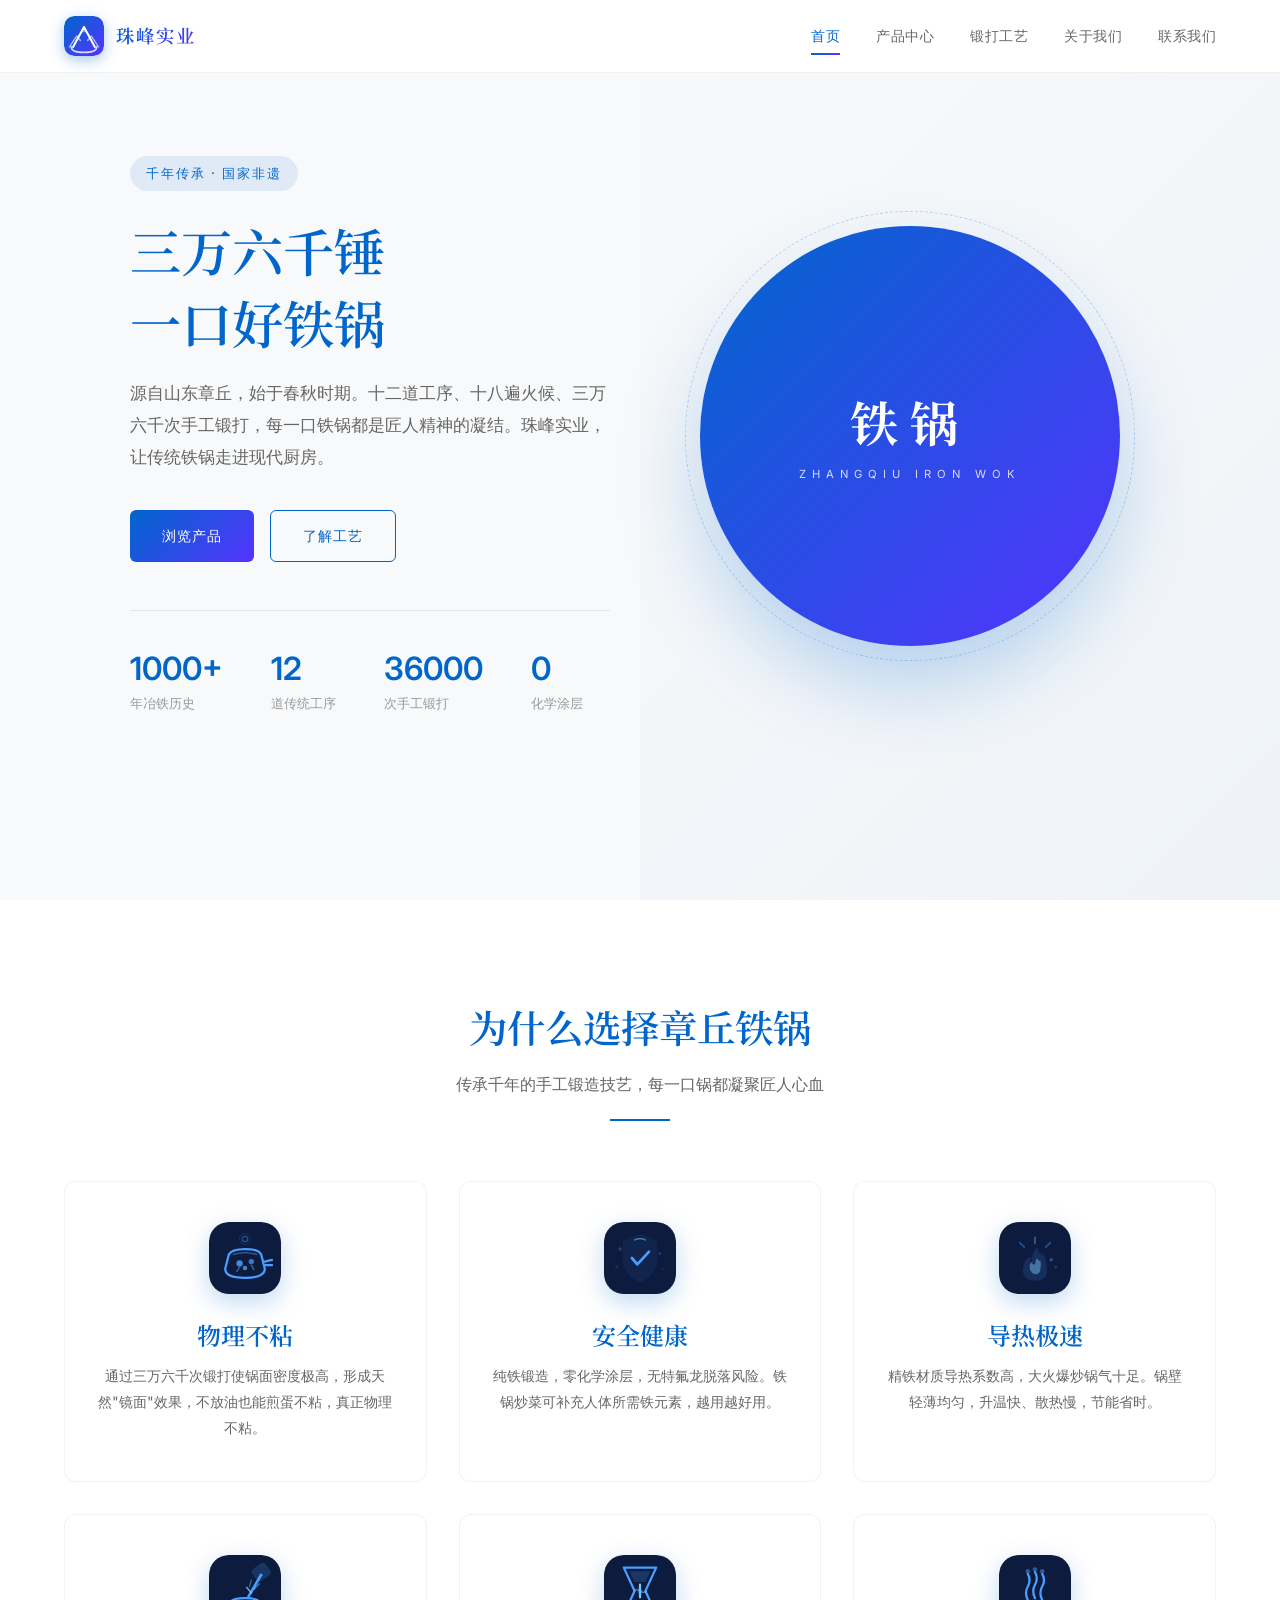
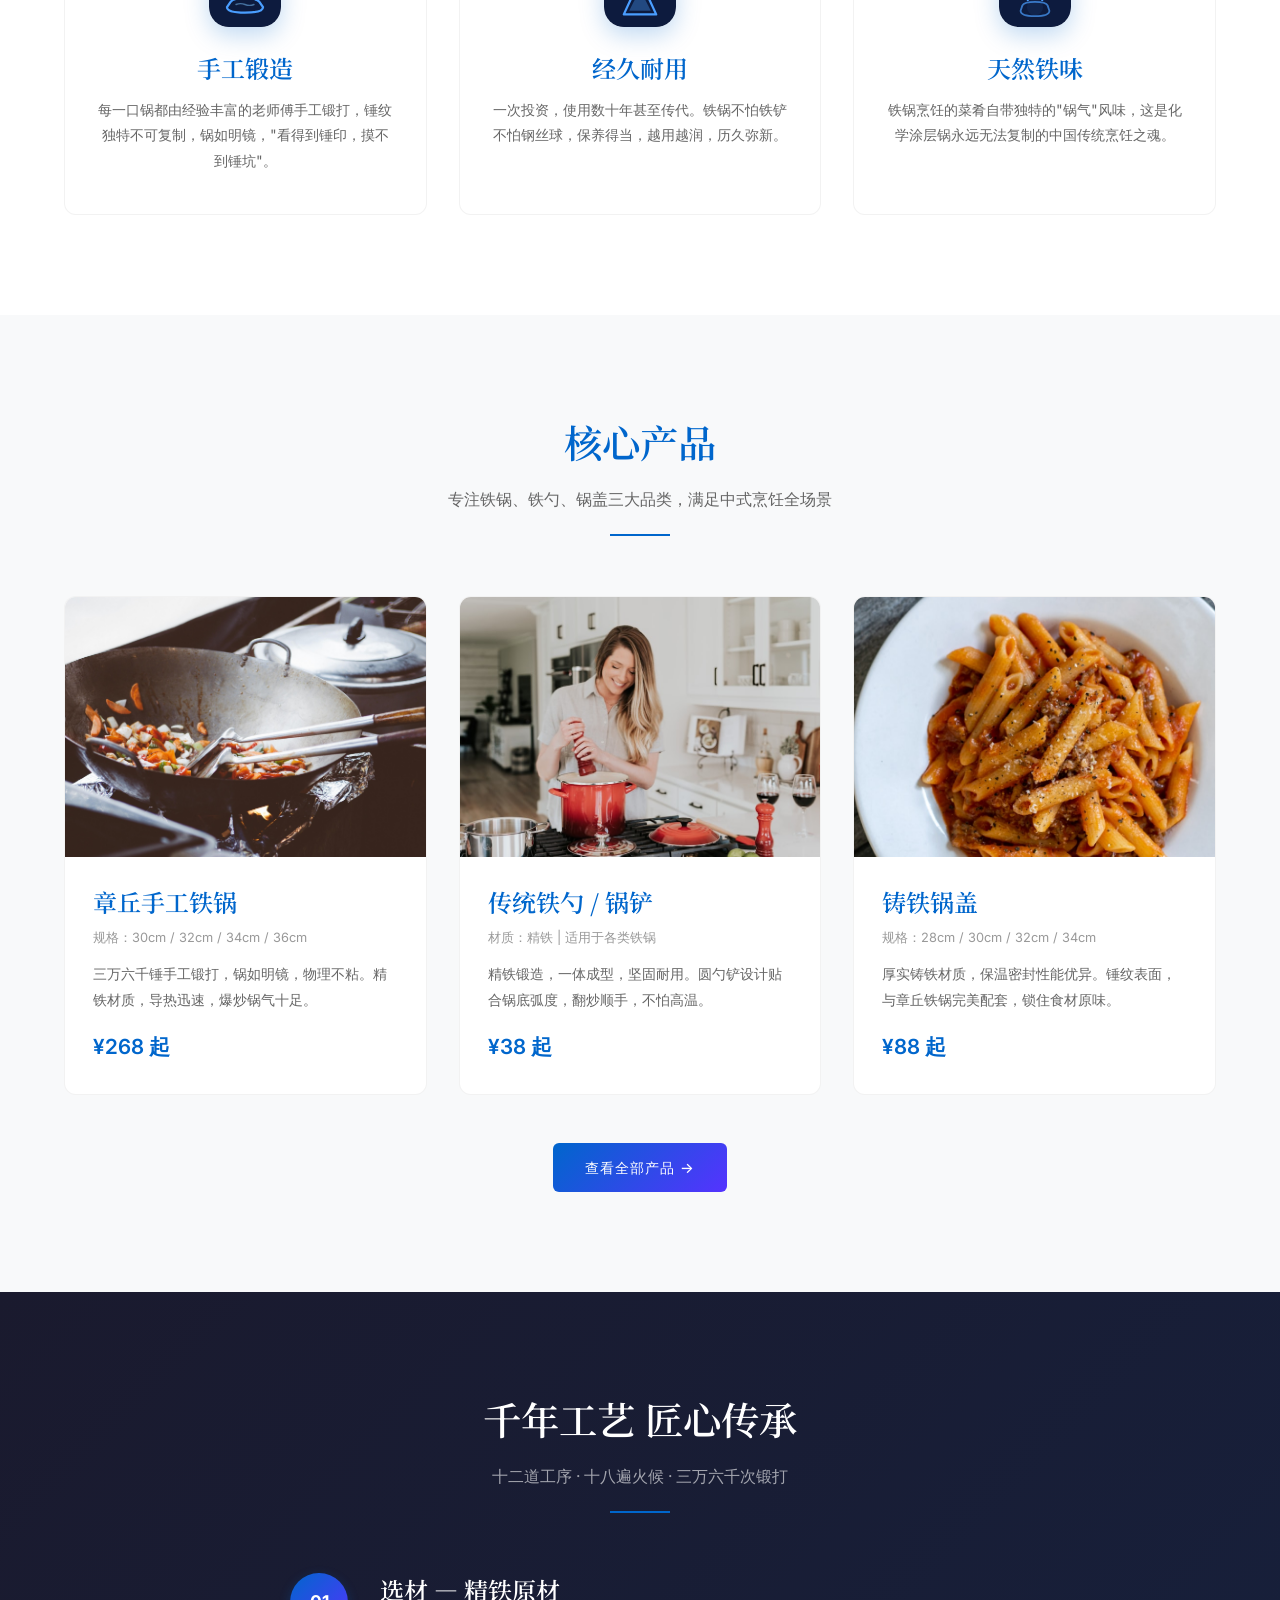
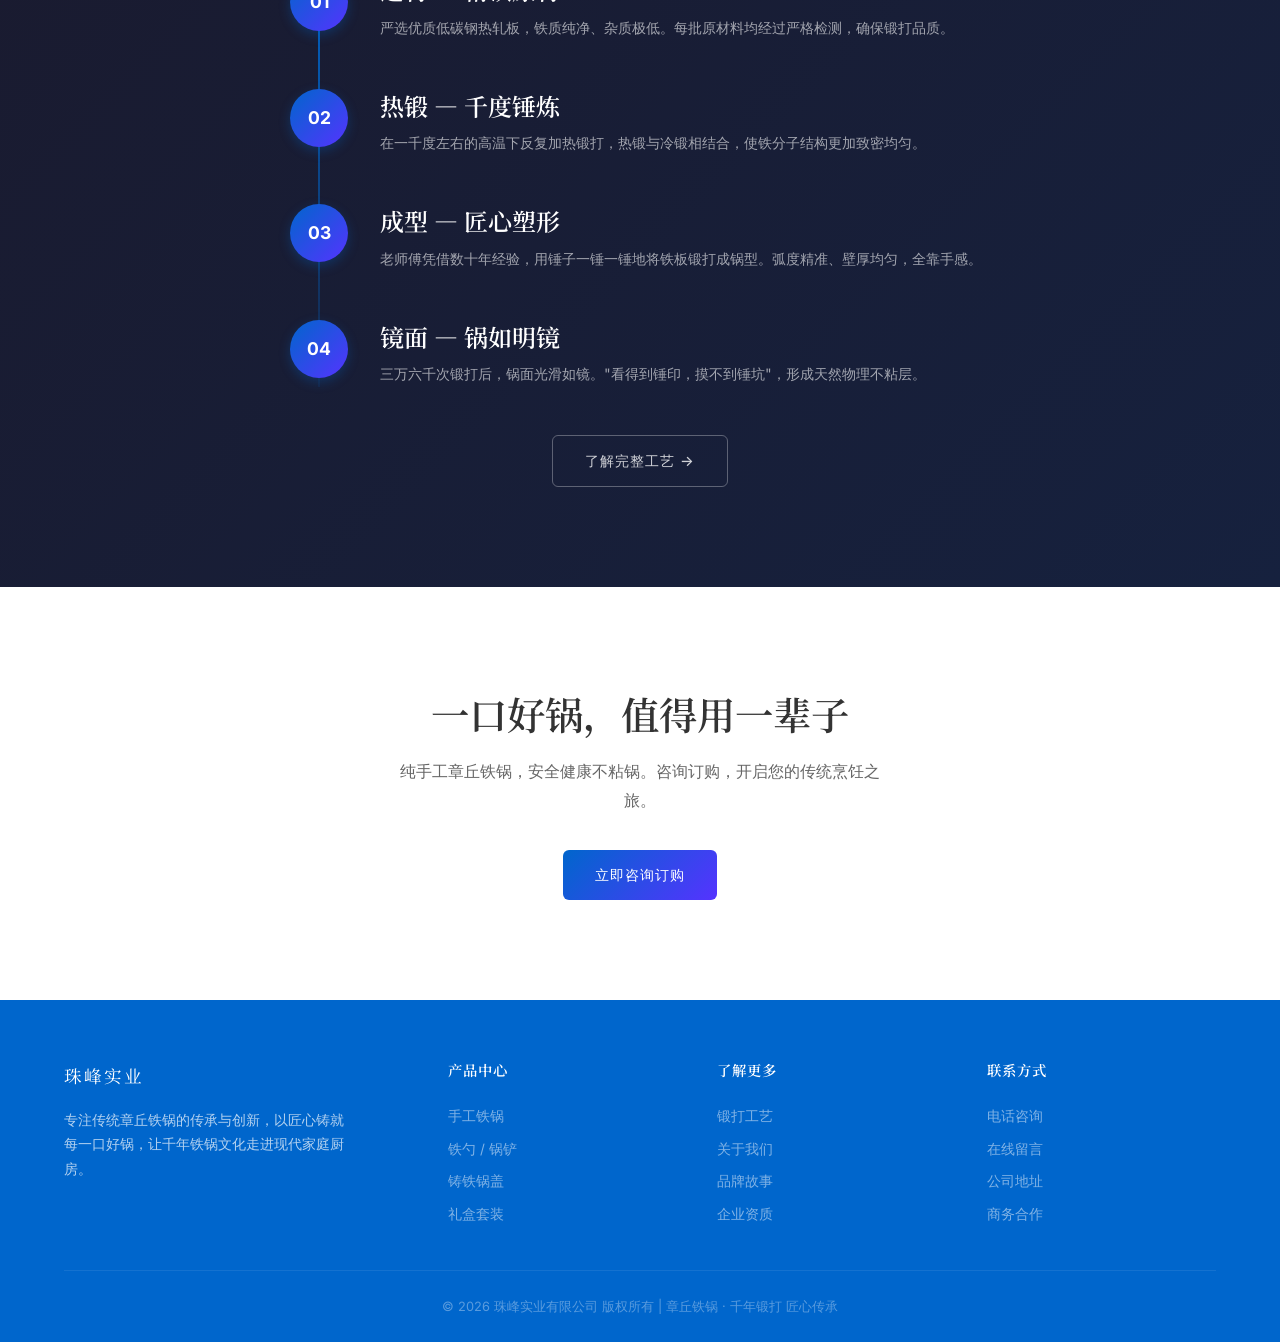
==== commit 1d43373d: "设计SVG图标系统+珠峰实业Logo，替换全站emoji图标" ====
--- a/index.html
+++ b/index.html
@@ -16,7 +16,27 @@
   <nav class="navbar">
     <div class="nav-inner">
       <a href="/" class="nav-logo">
-        <div class="logo-icon">峰</div>
+        <div class="logo-icon-svg">
+          <svg xmlns="http://www.w3.org/2000/svg" viewBox="0 0 44 44" fill="none">
+            <rect width="44" height="44" rx="11" fill="url(#lg1)"/>
+            <defs>
+              <linearGradient id="lg1" x1="0" y1="0" x2="44" y2="44" gradientUnits="userSpaceOnUse">
+                <stop offset="0%" stop-color="#0066cc"/>
+                <stop offset="100%" stop-color="#5533ff"/>
+              </linearGradient>
+            </defs>
+            <!-- 主峰 -->
+            <path d="M10 34 L22 12 L34 34" fill="none" stroke="#fff" stroke-width="2.2" stroke-linejoin="round" stroke-linecap="round"/>
+            <!-- 左小峰 -->
+            <path d="M6 34 L14 22 L18 27" fill="none" stroke="rgba(255,255,255,0.6)" stroke-width="1.6" stroke-linejoin="round" stroke-linecap="round"/>
+            <!-- 右小峰 -->
+            <path d="M26 27 L30 22 L38 34" fill="none" stroke="rgba(255,255,255,0.6)" stroke-width="1.6" stroke-linejoin="round" stroke-linecap="round"/>
+            <!-- 雪线 -->
+            <path d="M18.5 18 L22 12 L25.5 18" fill="rgba(255,255,255,0.4)" stroke="none"/>
+            <!-- 底部铁锅弧 -->
+            <path d="M8 34 Q8 40 22 40 Q36 40 36 34" fill="none" stroke="rgba(255,255,255,0.8)" stroke-width="1.8" stroke-linecap="round"/>
+          </svg>
+        </div>
         <span>珠峰实业</span>
       </a>
       <div class="nav-links">
@@ -82,32 +102,102 @@
       </div>
       <div class="feature-grid">
         <div class="feature-card">
-          <div class="icon">🔥</div>
+          <div class="icon-svg">
+            <svg xmlns="http://www.w3.org/2000/svg" viewBox="0 0 80 80" fill="none">
+              <rect width="80" height="80" rx="20" fill="#0d1b3e"/>
+              <path d="M18 52 Q18 62 40 62 Q62 62 62 52 L58 36 Q55 30 40 30 Q25 30 22 36 Z" fill="none" stroke="#4a9eff" stroke-width="2.5" stroke-linejoin="round"/>
+              <path d="M62 44 L70 42" stroke="#4a9eff" stroke-width="2.5" stroke-linecap="round"/>
+              <path d="M62 48 L70 48" stroke="#4a9eff" stroke-width="2.5" stroke-linecap="round"/>
+              <circle cx="34" cy="46" r="3.5" fill="#4a9eff" opacity="0.85"/>
+              <circle cx="47" cy="44" r="3" fill="#4a9eff" opacity="0.7"/>
+              <circle cx="40" cy="51" r="2.5" fill="#7ec8ff" opacity="0.6"/>
+              <path d="M34 50 L31 55" stroke="#4a9eff" stroke-width="1.5" stroke-linecap="round" opacity="0.6"/>
+              <path d="M47 48 L50 53" stroke="#4a9eff" stroke-width="1.5" stroke-linecap="round" opacity="0.6"/>
+              <path d="M27 36 Q40 32 53 36" stroke="#7ec8ff" stroke-width="1.5" stroke-linecap="round" opacity="0.4"/>
+              <circle cx="40" cy="19" r="3" fill="none" stroke="#4a9eff" stroke-width="1.5" opacity="0.4"/>
+              <circle cx="40" cy="19" r="6" fill="none" stroke="#4a9eff" stroke-width="1" opacity="0.2"/>
+            </svg>
+          </div>
           <h3>物理不粘</h3>
           <p>通过三万六千次锻打使锅面密度极高，形成天然"镜面"效果，不放油也能煎蛋不粘，真正物理不粘。</p>
         </div>
         <div class="feature-card">
-          <div class="icon">🛡️</div>
+          <div class="icon-svg">
+            <svg xmlns="http://www.w3.org/2000/svg" viewBox="0 0 80 80" fill="none">
+              <rect width="80" height="80" rx="20" fill="#0d1b3e"/>
+              <path d="M40 14 L58 22 L58 42 Q58 56 40 66 Q22 56 22 42 L22 22 Z" fill="#4a9eff" opacity="0.08" stroke="#4a9eff" stroke-width="2.5" stroke-linejoin="round"/>
+              <path d="M34 20 Q40 17 46 20" stroke="#7ec8ff" stroke-width="1.5" stroke-linecap="round" opacity="0.6"/>
+              <path d="M31 40 L37 47 L50 33" stroke="#4a9eff" stroke-width="3" stroke-linecap="round" stroke-linejoin="round"/>
+              <circle cx="18" cy="30" r="2" fill="#4a9eff" opacity="0.3"/>
+              <circle cx="62" cy="35" r="1.5" fill="#4a9eff" opacity="0.3"/>
+              <circle cx="14" cy="50" r="1.5" fill="#4a9eff" opacity="0.2"/>
+              <circle cx="65" cy="52" r="1" fill="#4a9eff" opacity="0.2"/>
+            </svg>
+          </div>
           <h3>安全健康</h3>
           <p>纯铁锻造，零化学涂层，无特氟龙脱落风险。铁锅炒菜可补充人体所需铁元素，越用越好用。</p>
         </div>
         <div class="feature-card">
-          <div class="icon">⚡</div>
+          <div class="icon-svg">
+            <svg xmlns="http://www.w3.org/2000/svg" viewBox="0 0 80 80" fill="none">
+              <rect width="80" height="80" rx="20" fill="#0d1b3e"/>
+              <path d="M40 64 Q28 64 28 54 Q28 44 34 40 Q32 48 38 46 Q36 38 42 30 Q44 38 48 36 Q52 44 52 54 Q52 64 40 64 Z" fill="#4a9eff" opacity="0.15" stroke="#4a9eff" stroke-width="2.5" stroke-linejoin="round"/>
+              <path d="M40 58 Q34 56 34 50 Q34 46 37 44 Q36 48 40 47 Q40 44 42 40 Q44 44 46 43 Q47 47 46 52 Q46 58 40 58 Z" fill="#7ec8ff" opacity="0.45"/>
+              <line x1="40" y1="24" x2="40" y2="17" stroke="#4a9eff" stroke-width="2" stroke-linecap="round" opacity="0.5"/>
+              <line x1="52" y1="28" x2="57" y2="23" stroke="#4a9eff" stroke-width="2" stroke-linecap="round" opacity="0.4"/>
+              <line x1="28" y1="28" x2="23" y2="23" stroke="#4a9eff" stroke-width="2" stroke-linecap="round" opacity="0.4"/>
+              <circle cx="58" cy="42" r="2" fill="#4a9eff" opacity="0.4"/>
+              <circle cx="63" cy="50" r="1.5" fill="#4a9eff" opacity="0.3"/>
+            </svg>
+          </div>
           <h3>导热极速</h3>
           <p>精铁材质导热系数高，大火爆炒锅气十足。锅壁轻薄均匀，升温快、散热慢，节能省时。</p>
         </div>
         <div class="feature-card">
-          <div class="icon">🔨</div>
+          <div class="icon-svg">
+            <svg xmlns="http://www.w3.org/2000/svg" viewBox="0 0 80 80" fill="none">
+              <rect width="80" height="80" rx="20" fill="#0d1b3e"/>
+              <path d="M20 58 Q20 64 40 64 Q60 64 60 58 L56 52 Q53 48 40 48 Q27 48 24 52 Z" fill="none" stroke="#4a9eff" stroke-width="2.5"/>
+              <path d="M44 46 L58 22" stroke="#4a9eff" stroke-width="3" stroke-linecap="round"/>
+              <rect x="50" y="12" width="16" height="14" rx="3" fill="#4a9eff" opacity="0.2" stroke="#4a9eff" stroke-width="2.2" transform="rotate(-35 58 19)"/>
+              <line x1="47" y1="42" x2="42" y2="36" stroke="#7ec8ff" stroke-width="1.8" stroke-linecap="round" opacity="0.8"/>
+              <line x1="50" y1="38" x2="56" y2="32" stroke="#7ec8ff" stroke-width="1.5" stroke-linecap="round" opacity="0.5"/>
+              <line x1="45" y1="35" x2="47" y2="28" stroke="#7ec8ff" stroke-width="1.5" stroke-linecap="round" opacity="0.4"/>
+              <path d="M30 55 Q35 53 40 55 Q45 57 50 55" stroke="#7ec8ff" stroke-width="1.5" stroke-linecap="round" opacity="0.5"/>
+            </svg>
+          </div>
           <h3>手工锻造</h3>
           <p>每一口锅都由经验丰富的老师傅手工锻打，锤纹独特不可复制，锅如明镜，"看得到锤印，摸不到锤坑"。</p>
         </div>
         <div class="feature-card">
-          <div class="icon">📅</div>
+          <div class="icon-svg">
+            <svg xmlns="http://www.w3.org/2000/svg" viewBox="0 0 80 80" fill="none">
+              <rect width="80" height="80" rx="20" fill="#0d1b3e"/>
+              <path d="M22 14 L58 14 L46 40 L58 66 L22 66 L34 40 Z" fill="none" stroke="#4a9eff" stroke-width="2.5" stroke-linejoin="round"/>
+              <path d="M28 18 L52 18 L46 30 L34 30 Z" fill="#4a9eff" opacity="0.2"/>
+              <path d="M34 50 L46 50 L52 62 L28 62 Z" fill="#4a9eff" opacity="0.35"/>
+              <line x1="40" y1="33" x2="40" y2="47" stroke="#7ec8ff" stroke-width="2.5" stroke-linecap="round"/>
+              <circle cx="40" cy="40" r="3" fill="#4a9eff" opacity="0.3"/>
+              <path d="M33 40 Q36 37 40 40 Q44 43 47 40" stroke="#7ec8ff" stroke-width="1.5" stroke-linecap="round" opacity="0.6"/>
+            </svg>
+          </div>
           <h3>经久耐用</h3>
           <p>一次投资，使用数十年甚至传代。铁锅不怕铁铲不怕钢丝球，保养得当，越用越润，历久弥新。</p>
         </div>
         <div class="feature-card">
-          <div class="icon">🌿</div>
+          <div class="icon-svg">
+            <svg xmlns="http://www.w3.org/2000/svg" viewBox="0 0 80 80" fill="none">
+              <rect width="80" height="80" rx="20" fill="#0d1b3e"/>
+              <path d="M24 62 Q24 68 40 68 Q56 68 56 62 L54 56 Q52 52 40 52 Q28 52 26 56 Z" fill="none" stroke="#4a9eff" stroke-width="2" opacity="0.7"/>
+              <path d="M32 50 Q28 42 32 35 Q36 28 32 21" stroke="#4a9eff" stroke-width="2.5" stroke-linecap="round" fill="none"/>
+              <path d="M40 48 Q36 40 40 33 Q44 26 40 19" stroke="#4a9eff" stroke-width="2.5" stroke-linecap="round" fill="none"/>
+              <path d="M48 50 Q44 42 48 35 Q52 28 48 21" stroke="#4a9eff" stroke-width="2.5" stroke-linecap="round" fill="none"/>
+              <circle cx="32" cy="18" r="2.5" fill="#4a9eff" opacity="0.5"/>
+              <circle cx="40" cy="16" r="2.5" fill="#4a9eff" opacity="0.5"/>
+              <circle cx="48" cy="18" r="2.5" fill="#4a9eff" opacity="0.5"/>
+              <circle cx="40" cy="58" r="9" fill="#4a9eff" opacity="0.07"/>
+            </svg>
+          </div>
           <h3>天然铁味</h3>
           <p>铁锅烹饪的菜肴自带独特的"锅气"风味，这是化学涂层锅永远无法复制的中国传统烹饪之魂。</p>
         </div>
--- a/assets/style.css
+++ b/assets/style.css
@@ -123,6 +123,26 @@
   font-weight: 700;
 }
 
+.nav-logo .logo-icon-svg {
+  width: 40px;
+  height: 40px;
+  border-radius: 10px;
+  overflow: hidden;
+  box-shadow: 0 4px 14px rgba(0, 102, 204, 0.35);
+  transition: box-shadow var(--transition);
+  flex-shrink: 0;
+}
+
+.nav-logo .logo-icon-svg svg {
+  width: 100%;
+  height: 100%;
+  display: block;
+}
+
+.nav-logo:hover .logo-icon-svg {
+  box-shadow: 0 6px 20px rgba(0, 102, 204, 0.5);
+}
+
 .nav-logo span {
   font-family: var(--font-cn);
   font-size: 1.15rem;
@@ -411,6 +431,27 @@
   justify-content: center;
   font-size: 28px;
   color: #fff;
+}
+
+.feature-card .icon-svg {
+  width: 72px;
+  height: 72px;
+  margin: 0 auto 24px;
+  border-radius: 20px;
+  overflow: hidden;
+  box-shadow: 0 8px 24px rgba(0, 102, 204, 0.25);
+  transition: transform var(--transition), box-shadow var(--transition);
+}
+
+.feature-card .icon-svg svg {
+  width: 100%;
+  height: 100%;
+  display: block;
+}
+
+.feature-card:hover .icon-svg {
+  transform: translateY(-3px) scale(1.04);
+  box-shadow: 0 14px 36px rgba(0, 102, 204, 0.35);
 }
 
 .feature-card h3 {
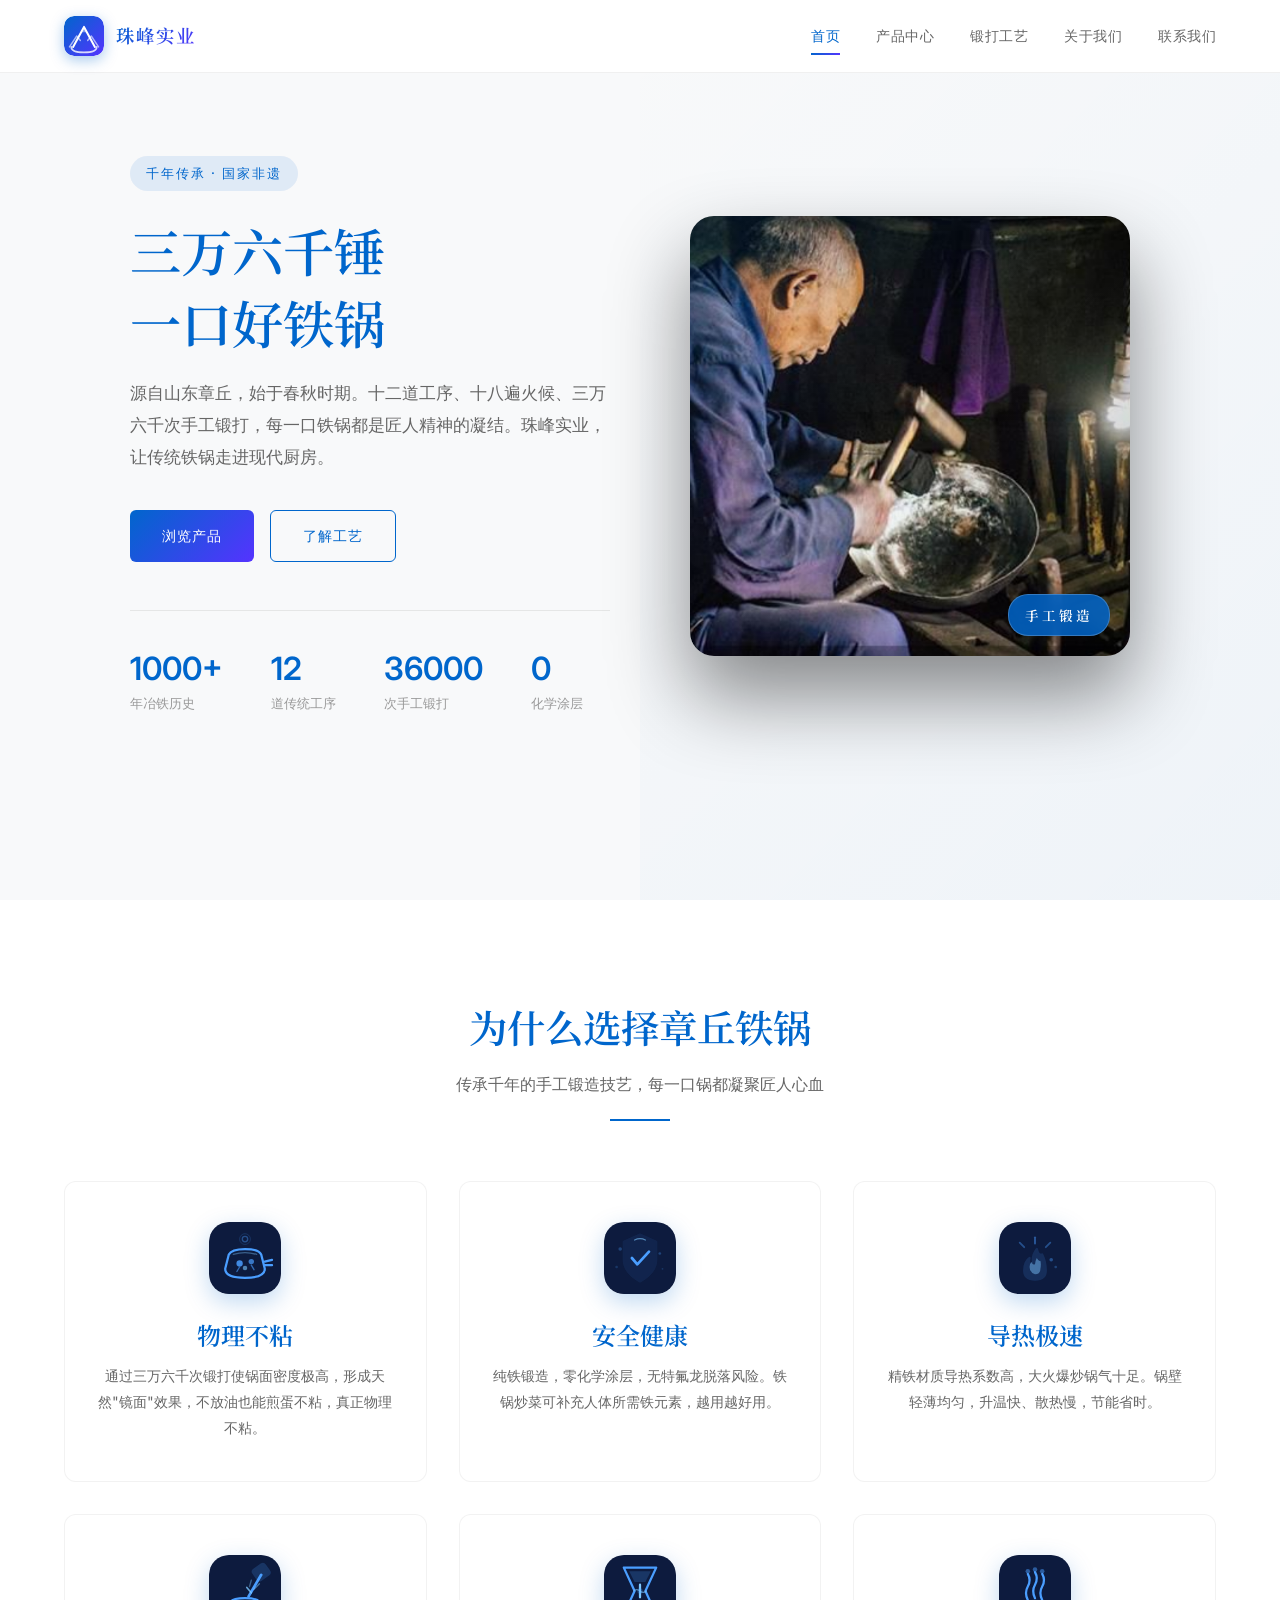
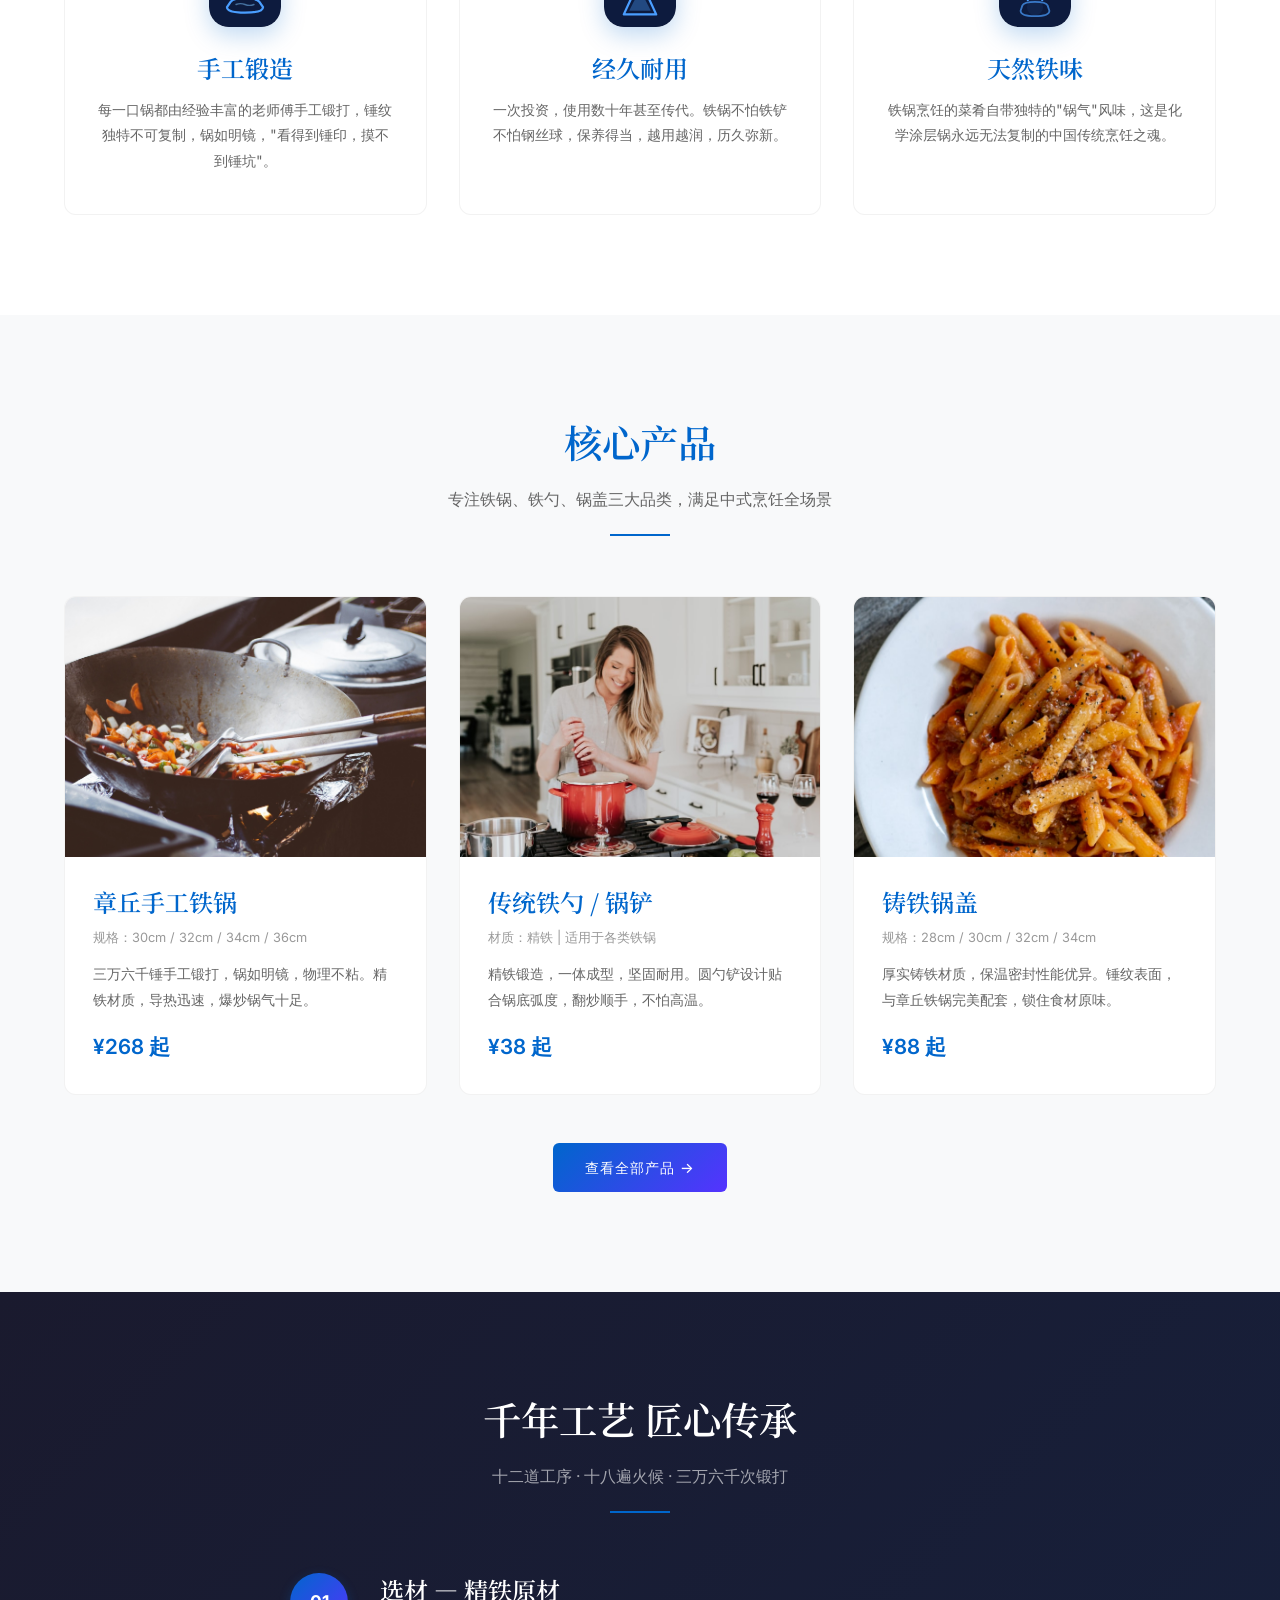
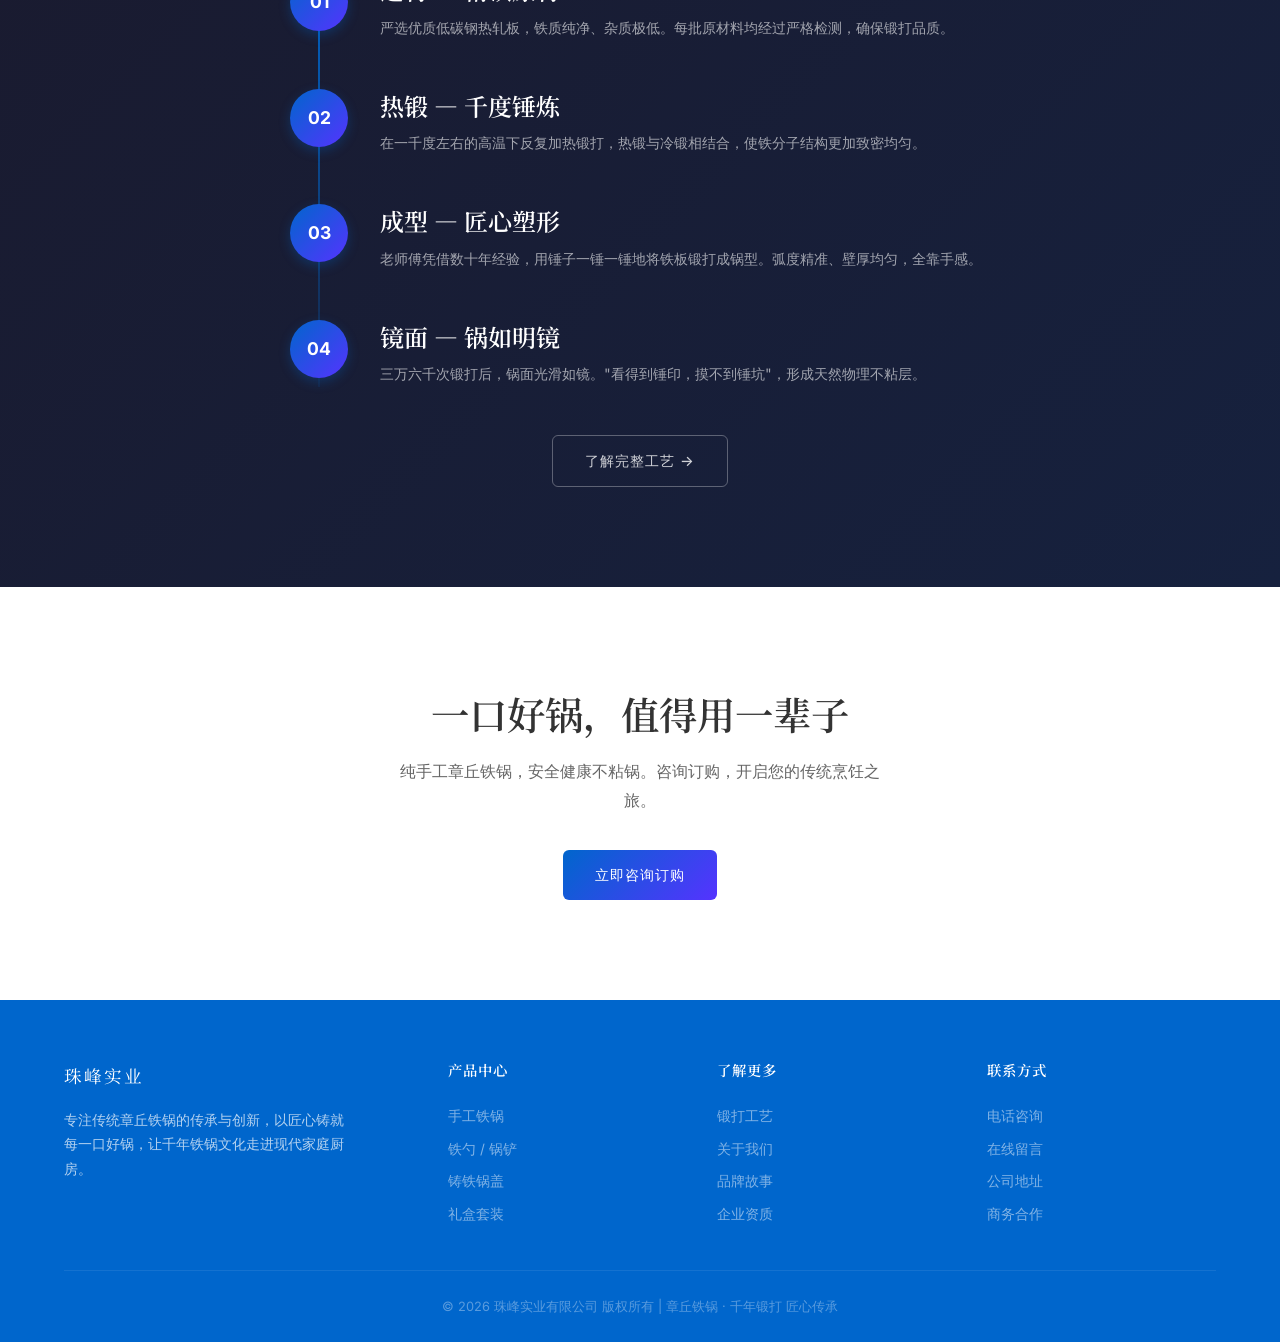
==== commit 41c8a1ca: "Hero区域：替换蓝色渐变占位圆形为真实铁锅锻打照片" ====
--- a/index.html
+++ b/index.html
@@ -83,11 +83,9 @@
         </div>
       </div>
       <div class="hero-visual">
-        <div class="hero-visual-circle">
-          <div class="hero-visual-text">
-            <div class="cn">铁锅</div>
-            <div class="en">Zhangqiu Iron Wok</div>
-          </div>
+        <div class="hero-visual-img-wrap">
+          <img src="assets/images/hero-forging.jpg" alt="章丘铁锅手工锻打" class="hero-visual-img" loading="eager"/>
+          <div class="hero-visual-badge">手工锻造</div>
         </div>
       </div>
     </div>
--- a/assets/style.css
+++ b/assets/style.css
@@ -387,6 +387,57 @@
   margin-top: 8px;
 }
 
+/* Hero 真实图片样式 */
+.hero-visual-img-wrap {
+  position: relative;
+  width: 440px;
+  height: 440px;
+  border-radius: 24px;
+  overflow: hidden;
+  box-shadow: 0 40px 80px rgba(0, 0, 0, 0.45), 0 0 0 1px rgba(255,255,255,0.08);
+  animation: fadeIn 1s ease 0.3s both;
+}
+
+.hero-visual-img-wrap::before {
+  content: '';
+  position: absolute;
+  inset: 0;
+  background: linear-gradient(135deg, rgba(0,102,204,0.15) 0%, transparent 50%, rgba(0,0,0,0.3) 100%);
+  z-index: 1;
+  pointer-events: none;
+}
+
+.hero-visual-img {
+  width: 100%;
+  height: 100%;
+  object-fit: cover;
+  object-position: center top;
+  display: block;
+  transition: transform 0.6s ease;
+}
+
+.hero-visual-img-wrap:hover .hero-visual-img {
+  transform: scale(1.04);
+}
+
+.hero-visual-badge {
+  position: absolute;
+  bottom: 20px;
+  right: 20px;
+  z-index: 2;
+  background: rgba(0, 102, 204, 0.85);
+  backdrop-filter: blur(10px);
+  -webkit-backdrop-filter: blur(10px);
+  color: #fff;
+  font-family: var(--font-cn);
+  font-size: 0.85rem;
+  font-weight: 600;
+  letter-spacing: 3px;
+  padding: 8px 16px;
+  border-radius: 20px;
+  border: 1px solid rgba(255,255,255,0.2);
+}
+
 /* --- Section Base --- */
 section { padding: 100px 0; }
 
@@ -881,6 +932,8 @@
 
   .hero-visual-circle { width: 280px; height: 280px; }
   .hero-visual-text .cn { font-size: 2rem; letter-spacing: 8px; }
+  .hero-visual-img-wrap { width: 320px; height: 320px; border-radius: 16px; }
+  .hero-visual-badge { font-size: 0.75rem; padding: 6px 12px; bottom: 12px; right: 12px; }
 
   .feature-grid { grid-template-columns: 1fr; max-width: 400px; margin: 0 auto; }
   .product-grid { grid-template-columns: 1fr; }
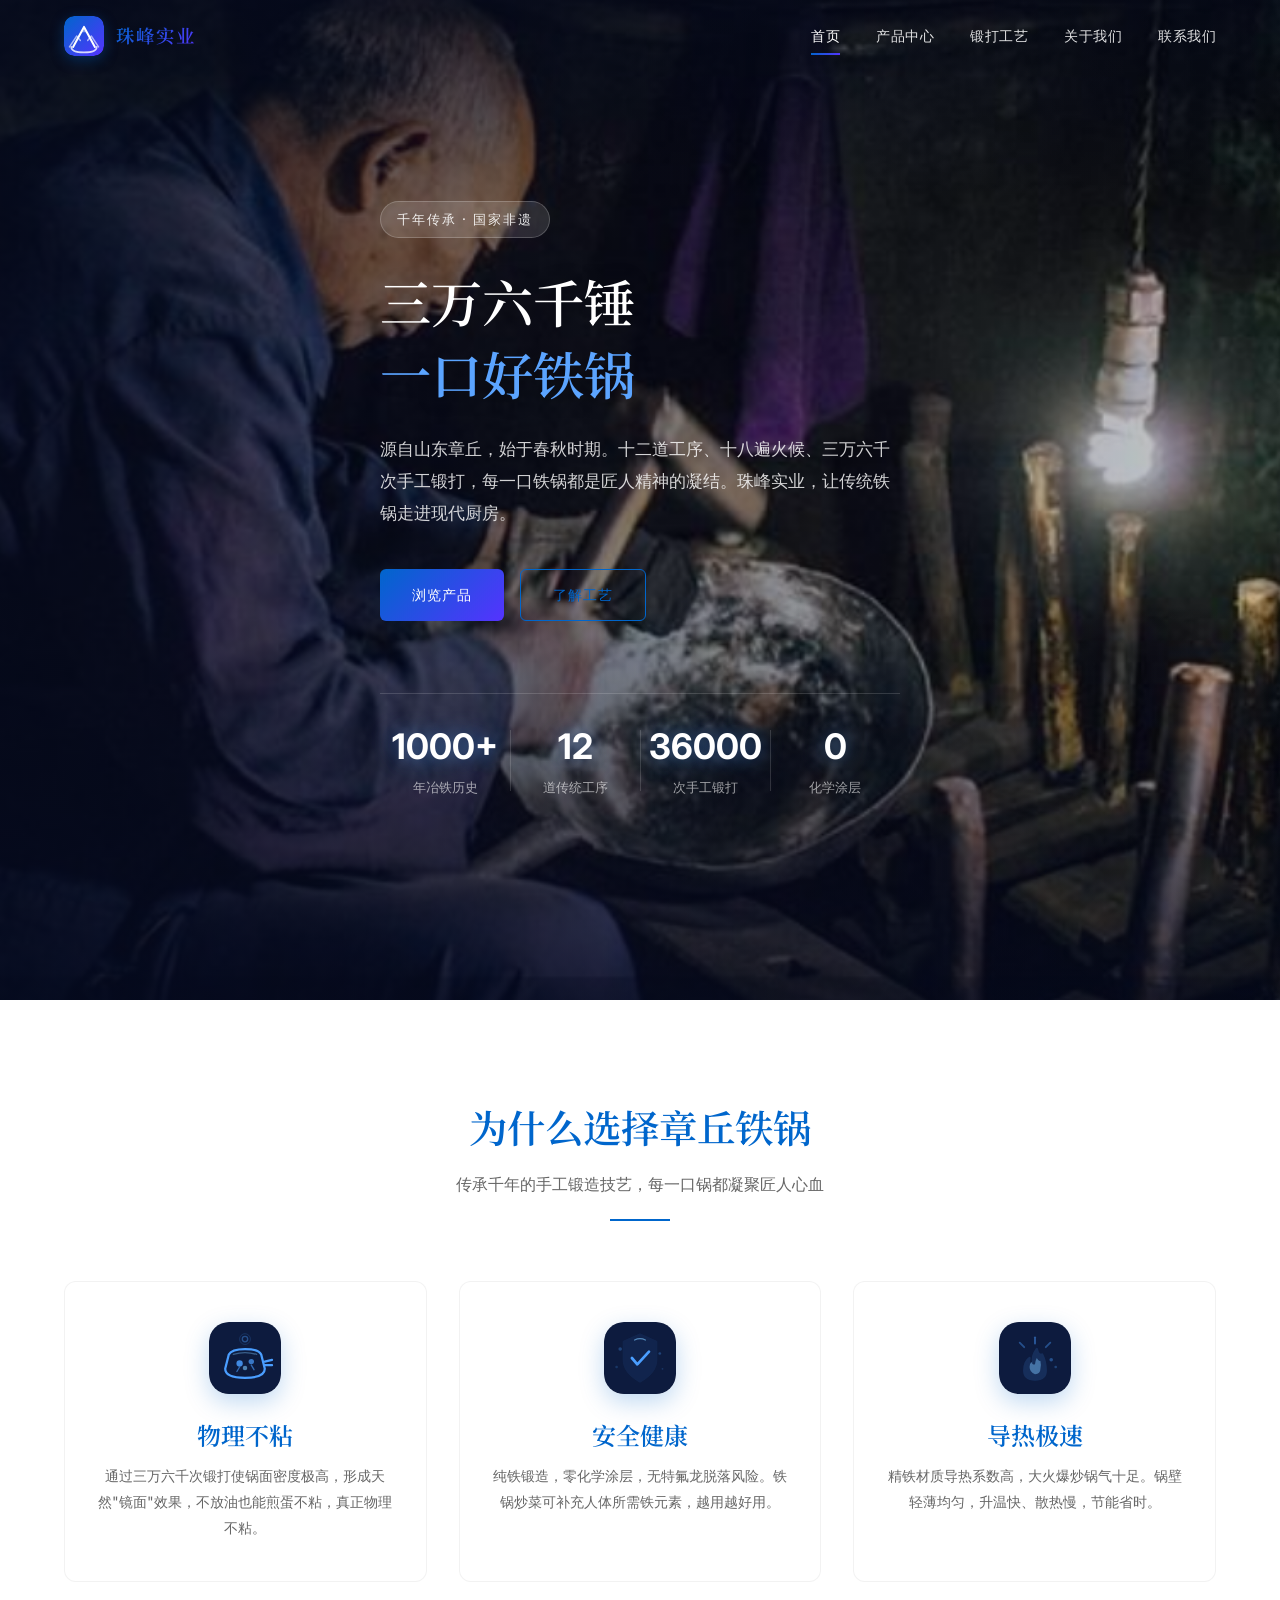
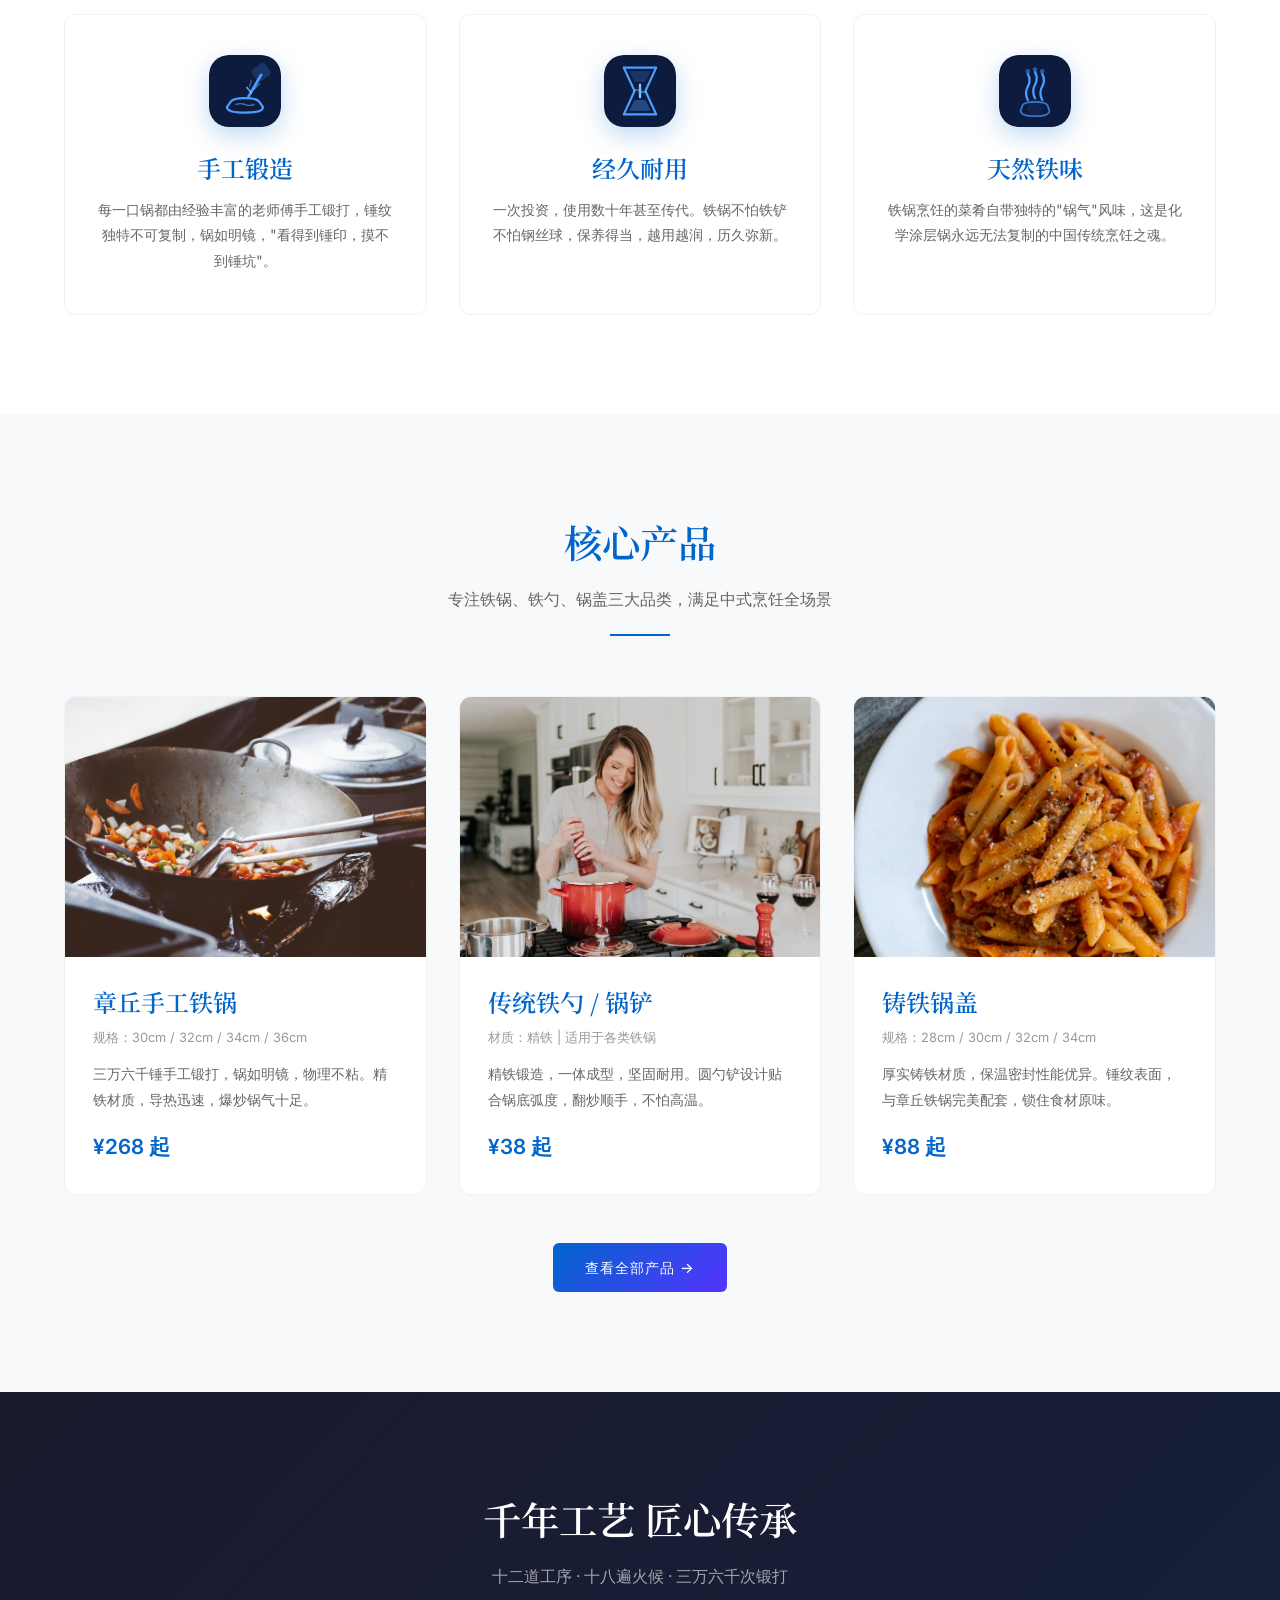
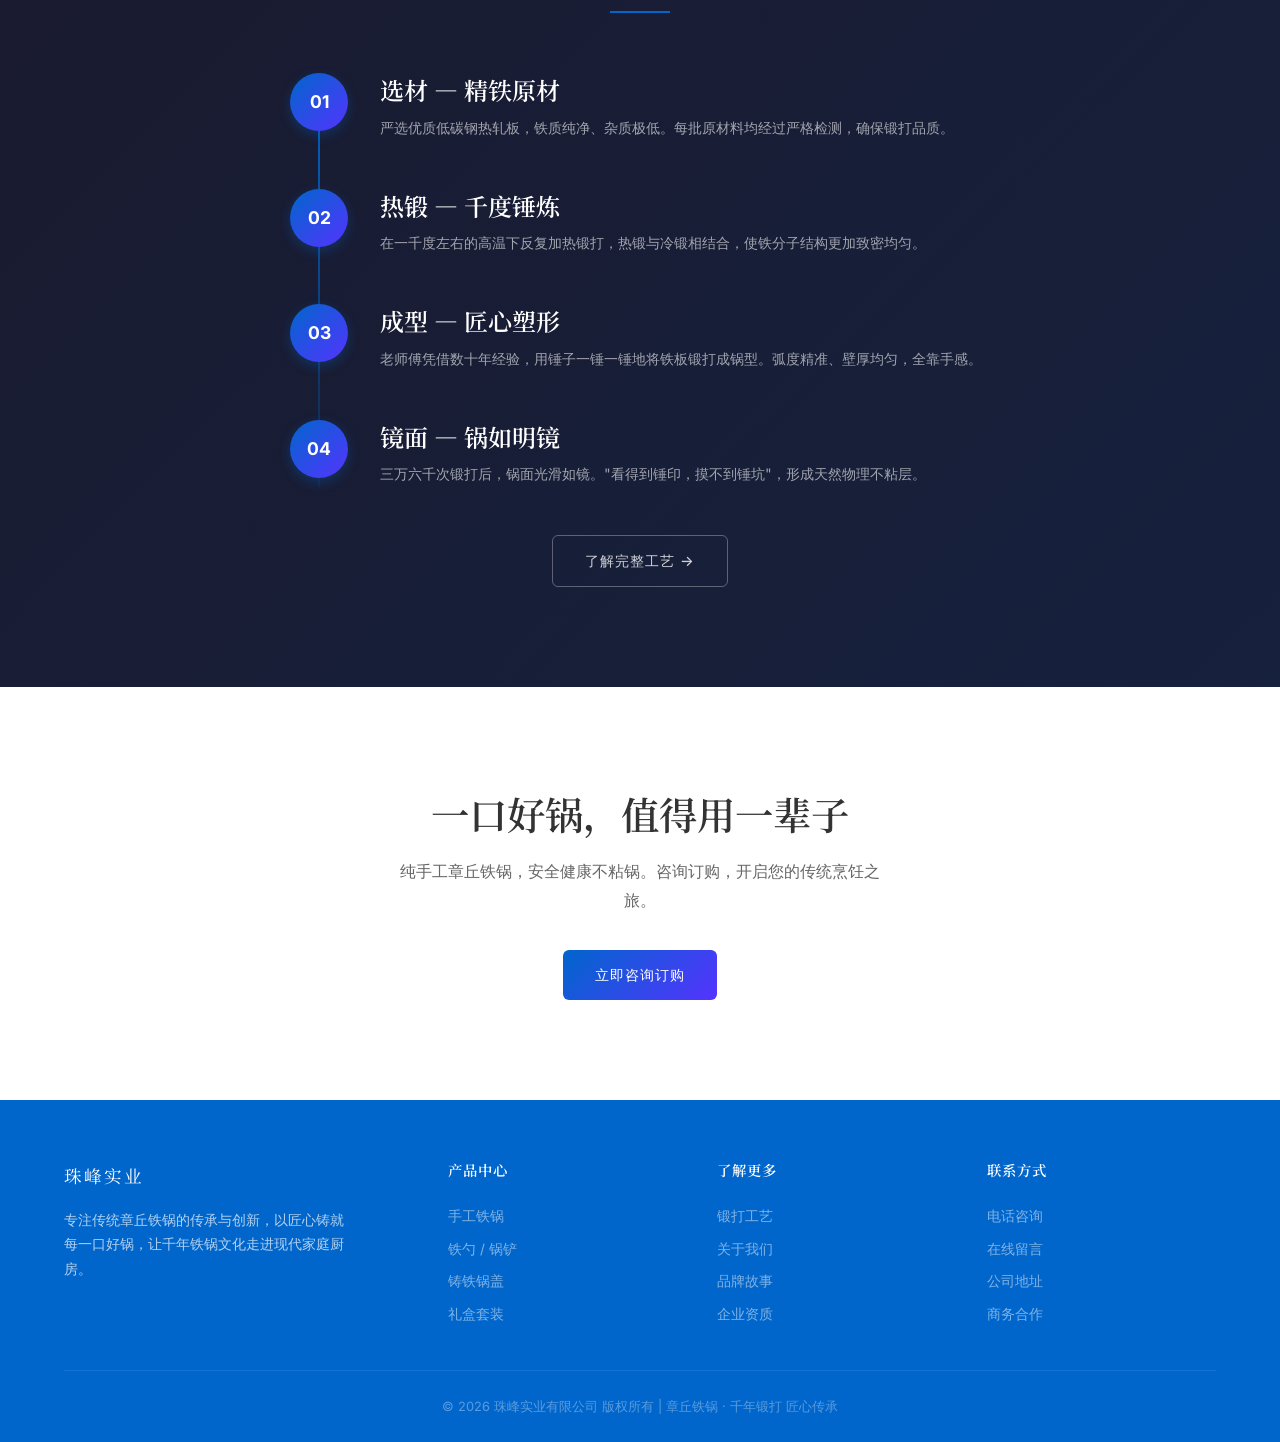
==== commit d584e810: "Hero全屏背景图+Ken Burns动画+视差滚动+透明导航栏" ====
--- a/index.html
+++ b/index.html
@@ -54,7 +54,14 @@
 
   <!-- Hero -->
   <section class="hero">
-    <div class="container">
+    <!-- 背景图层：Ken Burns 动画 -->
+    <div class="hero-bg">
+      <img src="assets/images/hero-forging.jpg" alt="章丘铁锅手工锻打" class="hero-bg-img" loading="eager"/>
+    </div>
+    <!-- 渐变遮罩 -->
+    <div class="hero-overlay"></div>
+    <!-- 内容层 -->
+    <div class="container hero-inner">
       <div class="hero-content">
         <div class="hero-badge">千年传承 · 国家非遗</div>
         <h1>三万六千锤<br><span class="highlight">一口好铁锅</span></h1>
@@ -63,29 +70,23 @@
           <a href="products/" class="btn btn-primary">浏览产品</a>
           <a href="craft/" class="btn btn-outline">了解工艺</a>
         </div>
-        <div class="hero-stats">
-          <div class="hero-stat">
-            <h4>1000+</h4>
-            <p>年冶铁历史</p>
-          </div>
-          <div class="hero-stat">
-            <h4>12</h4>
-            <p>道传统工序</p>
-          </div>
-          <div class="hero-stat">
-            <h4>36000</h4>
-            <p>次手工锻打</p>
-          </div>
-          <div class="hero-stat">
-            <h4>0</h4>
-            <p>化学涂层</p>
-          </div>
-        </div>
-      </div>
-      <div class="hero-visual">
-        <div class="hero-visual-img-wrap">
-          <img src="assets/images/hero-forging.jpg" alt="章丘铁锅手工锻打" class="hero-visual-img" loading="eager"/>
-          <div class="hero-visual-badge">手工锻造</div>
+      </div>
+      <div class="hero-stats">
+        <div class="hero-stat">
+          <h4>1000+</h4>
+          <p>年冶铁历史</p>
+        </div>
+        <div class="hero-stat">
+          <h4>12</h4>
+          <p>道传统工序</p>
+        </div>
+        <div class="hero-stat">
+          <h4>36000</h4>
+          <p>次手工锻打</p>
+        </div>
+        <div class="hero-stat">
+          <h4>0</h4>
+          <p>化学涂层</p>
         </div>
       </div>
     </div>
--- a/assets/style.css
+++ b/assets/style.css
@@ -85,13 +85,36 @@
   left: 0;
   right: 0;
   z-index: 1000;
-  background: rgba(255,255,255,0.97);
+  /* 初始：透明，Hero背景上 */
+  background: transparent;
+  backdrop-filter: none;
+  border-bottom: 1px solid transparent;
+  transition: background 0.4s ease, box-shadow 0.4s ease, border-color 0.4s ease;
+}
+
+/* 滚动后：白底毛玻璃 */
+.navbar.scrolled {
+  background: rgba(255, 255, 255, 0.97);
   backdrop-filter: blur(10px);
-  border-bottom: 1px solid rgba(0,0,0,0.06);
-  transition: box-shadow var(--transition);
-}
-
-.navbar.scrolled { box-shadow: 0 2px 20px rgba(0,0,0,0.08); }
+  -webkit-backdrop-filter: blur(10px);
+  border-bottom: 1px solid rgba(0, 0, 0, 0.06);
+  box-shadow: 0 2px 20px rgba(0, 0, 0, 0.08);
+}
+
+/* 导航链接：Hero上白色，滚动后深色 */
+.navbar:not(.scrolled) .nav-links a {
+  color: rgba(255, 255, 255, 0.88);
+}
+.navbar:not(.scrolled) .nav-links a:hover,
+.navbar:not(.scrolled) .nav-links a.active {
+  color: #fff;
+}
+.navbar:not(.scrolled) .nav-logo span {
+  color: rgba(255, 255, 255, 0.95);
+}
+.navbar:not(.scrolled) .nav-toggle span {
+  background: rgba(255, 255, 255, 0.9);
+}
 
 .nav-inner {
   max-width: var(--max-width);
@@ -255,60 +278,99 @@
 .hero {
   min-height: 100vh;
   display: flex;
-  align-items: center;
-  background: var(--color-bg);
+  flex-direction: column;
+  justify-content: flex-end;
+  position: relative;
+  overflow: hidden;
   padding-top: 72px;
-  position: relative;
-  overflow: hidden;
-}
-
-.hero::before {
-  content: '';
+}
+
+/* 背景图层 */
+.hero-bg {
   position: absolute;
-  top: 0;
-  right: 0;
-  width: 50%;
+  inset: 0;
+  z-index: 0;
+}
+
+.hero-bg-img {
+  width: 100%;
   height: 100%;
-  background: linear-gradient(135deg, transparent 0%, rgba(0,102,204,0.04) 100%);
+  object-fit: cover;
+  object-position: center 30%;
+  display: block;
+  /* Ken Burns：缓慢放大 + 轻微漂移 */
+  animation: kenburns 18s ease-in-out infinite alternate;
+  transform-origin: center center;
+}
+
+@keyframes kenburns {
+  0%   { transform: scale(1.00) translate(0px, 0px); }
+  33%  { transform: scale(1.06) translate(-8px, -4px); }
+  66%  { transform: scale(1.10) translate(6px, -8px); }
+  100% { transform: scale(1.05) translate(-4px, 4px); }
+}
+
+/* 渐变遮罩：左侧较深保证文字可读，底部加深过渡 */
+.hero-overlay {
+  position: absolute;
+  inset: 0;
+  z-index: 1;
+  background:
+    linear-gradient(to right,  rgba(5, 10, 30, 0.78) 0%, rgba(5, 10, 30, 0.45) 55%, rgba(5, 10, 30, 0.20) 100%),
+    linear-gradient(to top,    rgba(5, 10, 30, 0.70) 0%, transparent 40%),
+    linear-gradient(to bottom, rgba(5, 10, 30, 0.50) 0%, transparent 20%);
+}
+
+/* 内容层 */
+.hero-inner {
+  position: relative;
+  z-index: 2;
+  display: flex;
+  flex-direction: column;
+  justify-content: center;
+  min-height: calc(100vh - 72px);
+  padding-top: 60px;
+  padding-bottom: 0;
+  gap: 0;
 }
 
 .hero .container {
-  display: grid;
-  grid-template-columns: 1fr 1fr;
-  gap: 60px;
-  align-items: center;
-  position: relative;
-  z-index: 1;
-}
-
-.hero-content { animation: fadeInUp 0.8s ease; }
+  position: relative;
+  z-index: 2;
+}
+
+.hero-content { animation: fadeInUp 0.9s ease 0.2s both; }
 
 .hero-badge {
   display: inline-block;
   padding: 6px 16px;
-  background: rgba(0,102,204,0.1);
-  color: var(--color-primary);
+  background: rgba(255, 255, 255, 0.12);
+  backdrop-filter: blur(8px);
+  -webkit-backdrop-filter: blur(8px);
+  color: rgba(255, 255, 255, 0.9);
+  border: 1px solid rgba(255, 255, 255, 0.2);
   border-radius: 20px;
   font-size: 0.8rem;
   letter-spacing: 2px;
+  margin-bottom: 28px;
+  font-weight: 500;
+}
+
+.hero-content h1 {
   margin-bottom: 24px;
-  font-weight: 500;
-}
-
-.hero-content h1 {
-  margin-bottom: 20px;
-  color: var(--color-primary);
+  color: #ffffff;
+  text-shadow: 0 2px 20px rgba(0, 0, 0, 0.4);
 }
 
 .hero-content h1 .highlight {
-  color: var(--color-accent);
+  color: #5ba4ff;
 }
 
 .hero-content p {
-  color: var(--color-text-light);
+  color: rgba(255, 255, 255, 0.82);
   font-size: 1.05rem;
-  margin-bottom: 36px;
-  max-width: 480px;
+  margin-bottom: 40px;
+  max-width: 520px;
   line-height: 1.9;
 }
 
@@ -318,26 +380,48 @@
   flex-wrap: wrap;
 }
 
+/* 数字统计栏：底部横贯全宽 */
 .hero-stats {
   display: flex;
-  gap: 48px;
-  margin-top: 48px;
-  padding-top: 36px;
-  border-top: 1px solid rgba(0,0,0,0.08);
+  gap: 0;
+  margin-top: 72px;
+  padding: 28px 0 32px;
+  border-top: 1px solid rgba(255, 255, 255, 0.15);
+  animation: fadeIn 1s ease 0.6s both;
+}
+
+.hero-stat {
+  flex: 1;
+  text-align: center;
+  position: relative;
+}
+
+.hero-stat + .hero-stat::before {
+  content: '';
+  position: absolute;
+  left: 0;
+  top: 10%;
+  height: 80%;
+  width: 1px;
+  background: rgba(255, 255, 255, 0.15);
 }
 
 .hero-stat h4 {
-  font-size: 2rem;
-  color: var(--color-accent);
+  font-size: 2.2rem;
+  color: #ffffff;
   font-family: var(--font-sans);
+  font-weight: 700;
+  text-shadow: 0 0 20px rgba(91, 164, 255, 0.6);
 }
 
 .hero-stat p {
   font-size: 0.8rem;
-  color: var(--color-text-lighter);
+  color: rgba(255, 255, 255, 0.6);
   margin-bottom: 0;
-}
-
+  margin-top: 4px;
+}
+
+/* 旧的 hero-visual 相关样式保留但不影响新布局 */
 .hero-visual {
   display: flex;
   justify-content: center;
@@ -387,7 +471,7 @@
   margin-top: 8px;
 }
 
-/* Hero 真实图片样式 */
+/* Hero 真实图片样式（保留备用） */
 .hero-visual-img-wrap {
   position: relative;
   width: 440px;
@@ -918,17 +1002,23 @@
 
   .nav-toggle { display: flex; }
 
-  .hero .container {
-    grid-template-columns: 1fr;
+  .hero-inner {
     text-align: center;
-    padding-top: 40px;
+    padding-top: 80px;
   }
 
   .hero-content p { margin: 0 auto 36px; }
 
   .hero-buttons { justify-content: center; }
 
-  .hero-stats { justify-content: center; }
+  .hero-stats {
+    justify-content: center;
+    gap: 0;
+    flex-wrap: nowrap;
+    padding: 20px 0 24px;
+  }
+
+  .hero-stat h4 { font-size: 1.5rem; }
 
   .hero-visual-circle { width: 280px; height: 280px; }
   .hero-visual-text .cn { font-size: 2rem; letter-spacing: 8px; }
